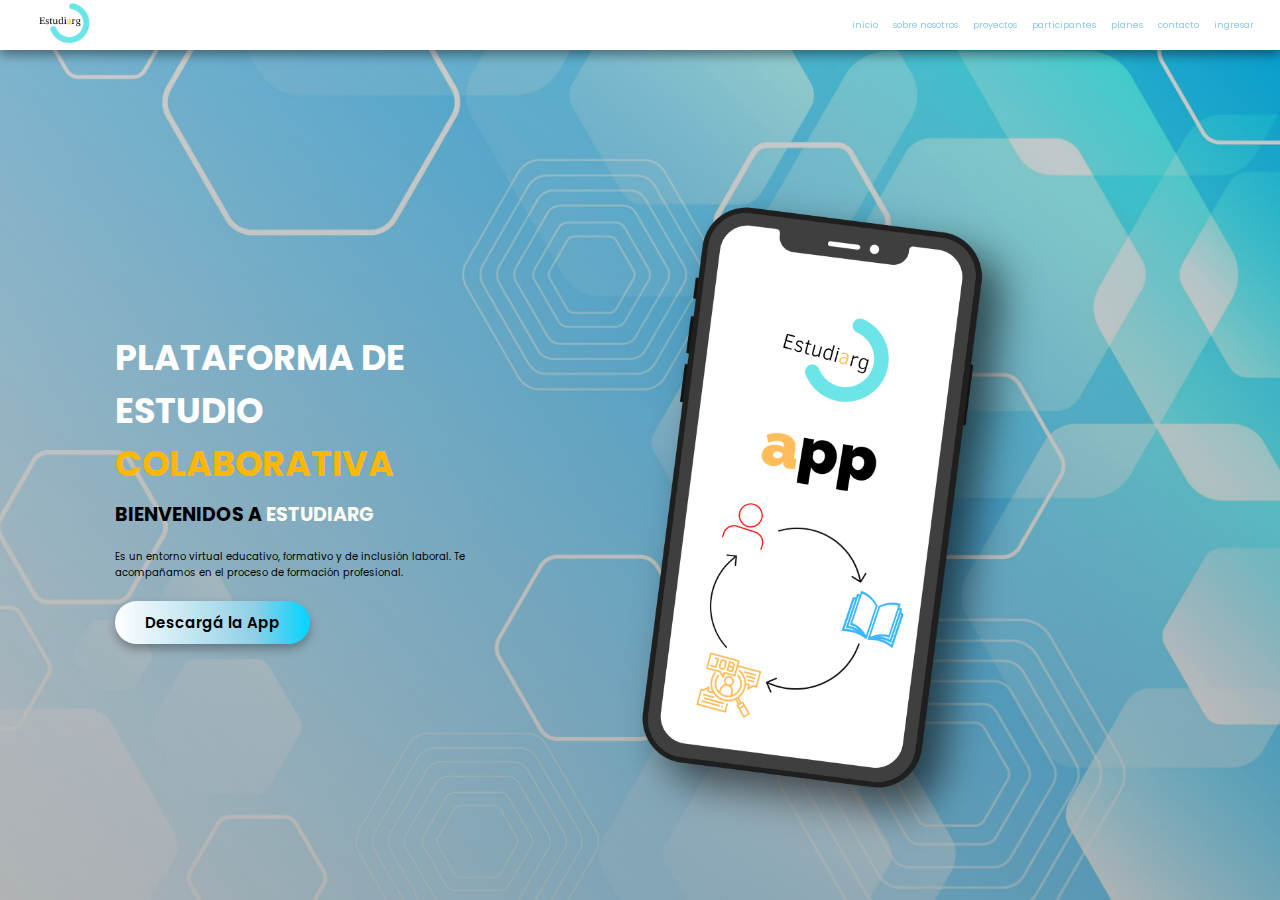
==== index.html @ ac8bbf7a "termine el header" ====
<!DOCTYPE html>
<html lang="en">
  <head>
    <meta charset="UTF-8" />
    <meta http-equiv="X-UA-Compatible" content="IE=edge" />
    <meta name="viewport" content="width=device-width, initial-scale=1.0" />
    <title>Estudiarg</title>
    <!-- font awesome cdn link-->
    <link
      rel="stylesheet"
      href="https://cdnjs.cloudflare.com/ajax/libs/font-awesome/6.1.1/css/all.min.css"
    />

    <!--custom css file link-->
    <link rel="stylesheet" href="style.css" />
  </head>
  <body>
    <!-- header section starts-->

    <header>
      <a href="#"
        ><img class="logo" src="imgs/logo.png" alt="logo-estudiarg"
      /></a>

      <input type="checkbox" id="menu-bar" />
      <label for="menu-bar" class="fas fa-bars"></label>

      <nav class="navbar">
        <a href="#inicio">inicio</a>
        <a href="#sobrenosotros">sobre nosotros</a>
        <a href="#proyectos">proyectos</a>
        <a href="#participantes">participantes</a>
        <a href="#planes">planes</a>
        <a href="#contacto">contacto</a>
        <a href="#ingresar">ingresar</a>
      </nav>
    </header>

    <!-- header section  ends -->

    <!-- header section  starts -->

    <section class="inicio" id="inicio">
      <div class="content">
        <h3>Plataforma de estudio <span>colaborativa</span></h3>
        <h4>Bienvenidos a <span>Estudiarg</span></h4>
        <p>
          Es un entorno virtual educativo, formativo y de inclusión laboral. Te
          acompañamos en el proceso de formación profesional.
        </p>
        <a href="#" class="btn">Descargá la App</a>
      </div>

      <div class="img-app">
        <img src="imgs/app.mobile.png" alt="imagen-de-la-app-estudiarg" />
      </div>
    </section>
  </body>
</html>
---- style.css ----
@import url("https://fonts.googleapis.com/css2?family=Lato:ital,wght@0,300;0,700;1,900&family=Montserrat:wght@300;400;700&family=Poppins:wght@100;200;300;400&display=swap");

:root {
  --light-blue: #8ecae6;
  --yellow: #ffb703;
  --strong-cyan: #219ebc;

  --gradient: linear-gradient(
    90deg,
    rgba(255, 255, 255, 1) 0%,
    rgba(142, 207, 230, 1) 72%,
    rgba(0, 212, 255, 1) 100%
  );
}

* {
  font-family: "Poppins", sans-serif;
  margin: 0;
  padding: 0;
  box-sizing: border-box;
  text-decoration: none;
  outline: none;
  border: none;
}

*::selection {
  background-color: var(--light-blue);
  color: #fff;
}

html {
  font-size: 62.5%;
  overflow-x: hidden;
}

body {
  background: #fff;
}

section {
  min-height: 100vh;
  padding: 0 9%;
  padding-top: 7.4rem;
}

.btn{
  display: inline-block;
  margin-top: 1rem;
  padding: 1rem 3rem;
  border-radius: 5rem;
  background: var(--gradient);
  font-size: 1.5rem;
  font-weight: 600;
  color: rgb(0, 0, 0);
  cursor: pointer;
  box-shadow: 0 .5rem 1rem rgba(0, 0, 0, 0.3);
  transition: all .3s ease-in-out;
}

.btn:hover{
    transform: scale(1.1);
}

header {
  position: fixed;
  top: 0;
  left: 0;
  width: 100%;
  height: 5rem;
  background: #fff;
  box-shadow: 0 0.5rem 1rem rgba(0, 0, 0, 0.4);
  padding: 0rem 2%;
  display: flex;
  align-items: center;
  justify-content: space-between;
  z-index: 1000;
}

.logo {
  width: 8rem;
}

header .navbar a {
  font-size: 0.9rem;
  margin-left: 1.2rem;
  color: var(--light-blue);
}

header .navbar a:hover {
  color: var(--strong-cyan);
}

header input {
  display: none;
}

header label {
  font-size: 3rem;
  color: #48cae4;
  cursor: pointer;
  visibility: hidden;
  opacity: 0;
}

.inicio {
  display: flex;
  align-items: center;
  justify-content: center;
  background: linear-gradient(rgba(5, 7, 12, 0.2), rgba(5, 7, 12, 0.3)),
    url(imgs/fondo-inicio.jpg);
  background-size: cover;
  background-position: center;
}

.inicio .img-app img {
  width: 55%;
  animation: float 3s linear infinite;
  filter: drop-shadow(2rem 2em 20px rgba(0, 0, 0, 0.6));
  margin-left: 12rem;
}

@keyframes float {
  0%,
  100% {
    transform: translateY(0rem);
  }
  50% {
    transform: translateY(-2.5rem);
  }
}

.inicio .content h3 {
  font-size: 3.5rem;
  color: #fff;
  text-transform: uppercase;
}

.inicio .content h3 span {
    color: var(--yellow);
    text-transform: uppercase;
}



.inicio .content h4 {
    font-size: 1.9rem;
    color: rgb(0, 0, 0);
    text-transform: uppercase;
    padding: 1rem 0;
  }
  
  .inicio .content h4 span {
      color: #fffcf2;
      text-transform: uppercase;
  }


  .inicio .content p {
    font-size: 1rem;
    color: rgb(0, 0, 0);
    padding: 1rem 0;
  }












/* media queries */

@media (max-width: 1200px) {
  html {
    font-size: 55%;
  }
}

@media (max-width: 991px){
    section{
        padding: 0 3%;
        padding-top: 7.5rem;
    }
}


@media (max-width: 600px){

  header label {
    visibility: visible;
    opacity: 1;
  }

  header .navbar {
    position: absolute;
    top: 100%;
    left: 0;
    width: 100%;
    background: #f1faee;
    padding: 1rem 2rem;
    border-top: 0.1rem solid rgba(0, 0, 0, 0.2);
    box-shadow: 0 0.5rem 1rem rgba(0, 0, 0, 0.1);
    transform-origin: top;
    transform: scaleY(0);
    opacity: 0;
  }

  header .navbar a {
    display: block;
    margin: 2rem 0;
    font-size: 1rem;
  }

  header input:checked ~ .navbar {
    transform: scaleY(1);
    opacity: 1;
    transition: .3s linear;
  }

  header input:checked ~ label::before {
    content: "\f00d";
  }

  .inicio{
    flex-flow: column-reverse;
  }

  .inicio .img-app img{
    width: 50%;
  }

  .inicio .content h3{
    font-size: 3.6rem;
  }

  .inicio .content p{
    font-size: 1.5rem;
  }

}


@media (max-width: 400px) {
  html {
    font-size: 60%;
  }

}
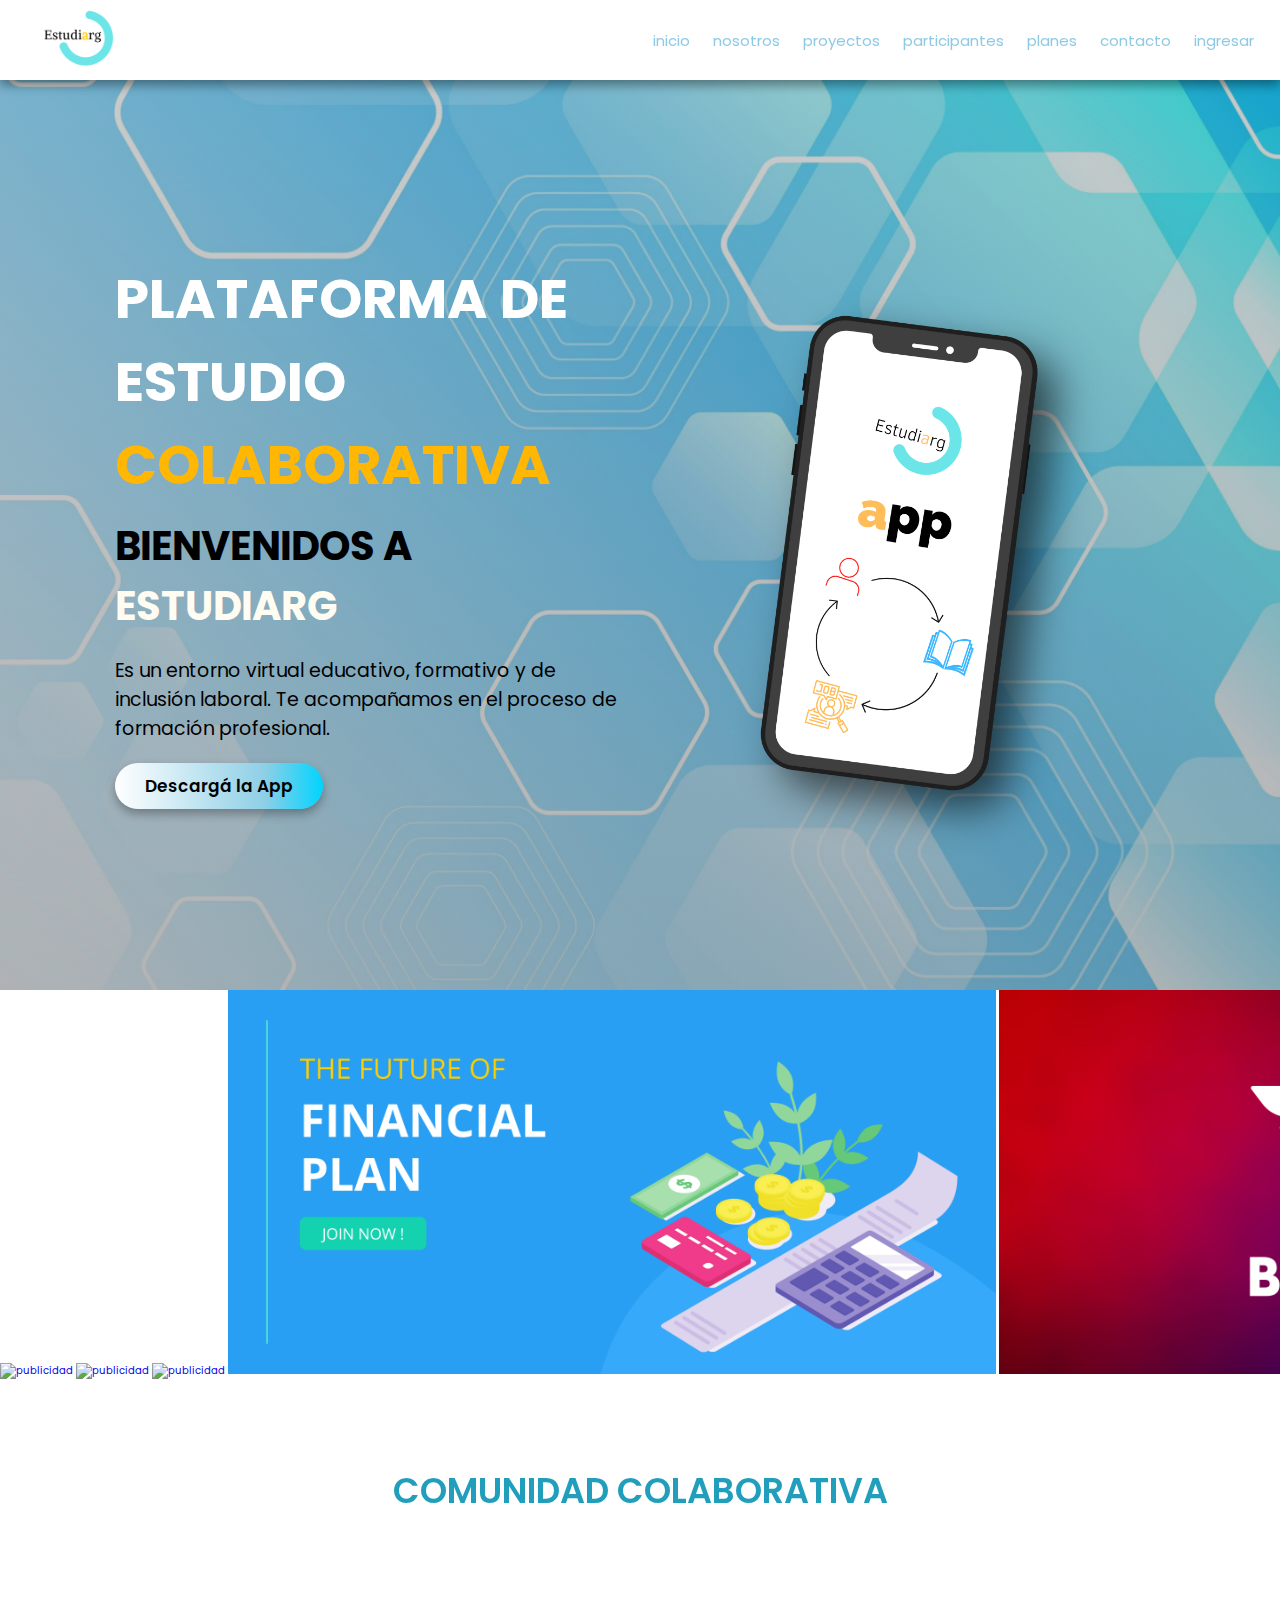
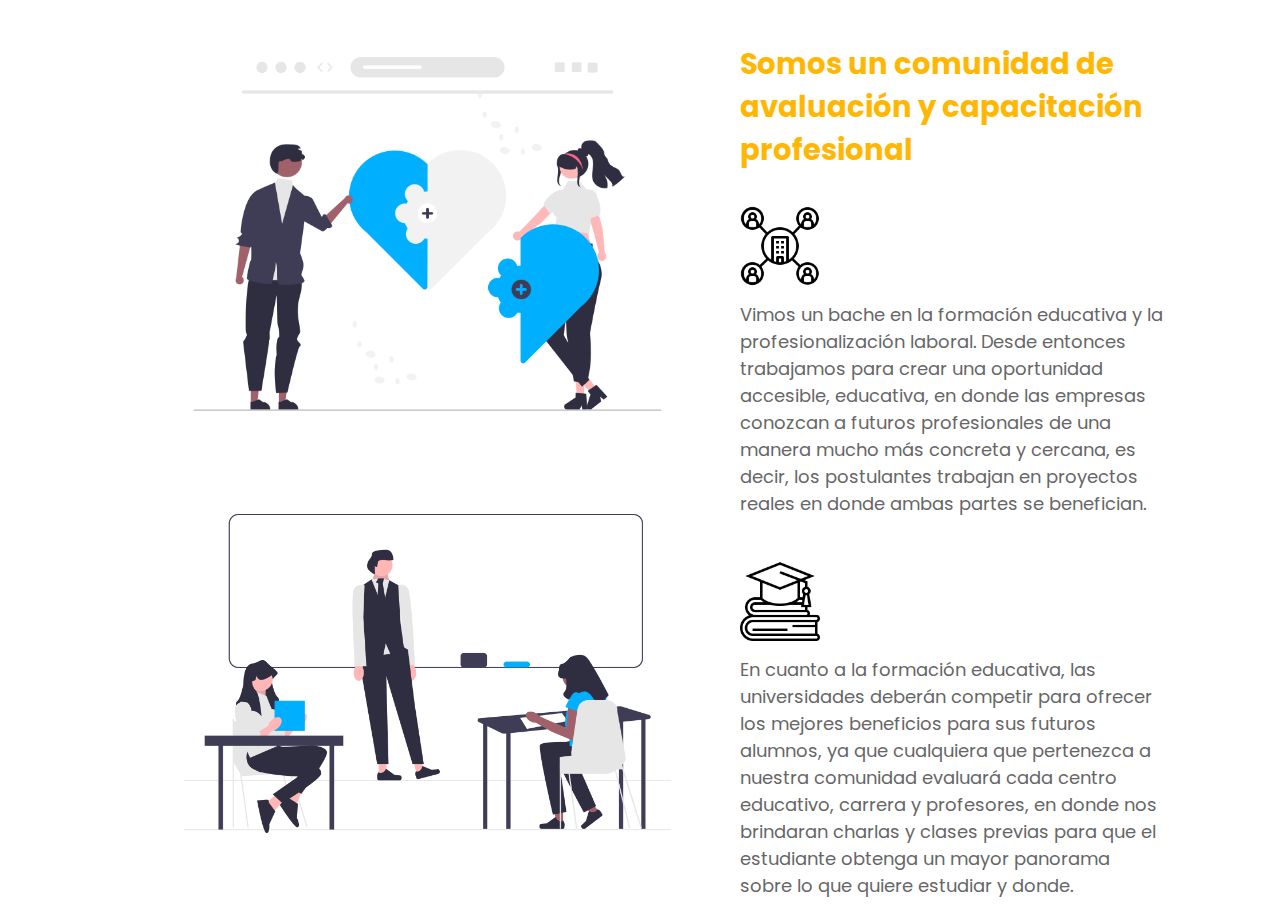
==== commit 9a5291b4: "termine la section 1" ====
--- a/index.html
+++ b/index.html
@@ -15,7 +15,7 @@
     <link rel="stylesheet" href="style.css" />
   </head>
   <body>
-    <!-- header section starts-->
+    <!-- header section nav -->
 
     <header>
       <a href="#"
@@ -27,7 +27,7 @@
 
       <nav class="navbar">
         <a href="#inicio">inicio</a>
-        <a href="#sobrenosotros">sobre nosotros</a>
+        <a href="#nosotros">nosotros</a>
         <a href="#proyectos">proyectos</a>
         <a href="#participantes">participantes</a>
         <a href="#planes">planes</a>
@@ -36,9 +36,7 @@
       </nav>
     </header>
 
-    <!-- header section  ends -->
-
-    <!-- header section  starts -->
+    <!-- header section inicio   -->
 
     <section class="inicio" id="inicio">
       <div class="content">
@@ -55,5 +53,68 @@
         <img src="imgs/app.mobile.png" alt="imagen-de-la-app-estudiarg" />
       </div>
     </section>
+
+    <!-- publicidad -->
+    <div class="publicidad">
+      <div class="slider">
+        <figure>
+          <div class="column">
+            <a href="https://developer.mozilla.org/es/"
+              ><img src="imgs/slider-1.png" alt="publicidad"
+            /></a>
+            <a href="https://developer.mozilla.org/es/"
+              ><img src="imgs/slider-2.png" alt="publicidad"
+            /></a>
+            <a href="https://developer.mozilla.org/es/"
+              ><img src="imgs/slider-3.png" alt="publicidad"
+            /></a>
+            <a href="https://developer.mozilla.org/es/"
+              ><img src="imgs/salider-4.png" alt="publicidad"
+            /></a>
+            <a href="https://developer.mozilla.org/es/"
+              ><img src="imgs/salider-5.png" alt="publicidad"
+            /></a>
+          </div>
+        </figure>
+      </div>
+    </div>
+
+    <!-- sobre nosotros -->
+
+    <section class="nosotros" id="nosotros">
+
+      <h1 class="title">Comunidad colaborativa</h1>
+
+      <div class="column">
+
+        <div class="img">
+        <img src="imgs/sobre-nosotros-1.png" alt="" />
+        <img src="imgs/sobre-nosotros-2.png" alt="" />
+        </div>
+    
+
+      <div class="text">
+        <h3>Somos un comunidad de avaluación y capacitación profesional</h3>
+        <img class="icono-p" src="imgs/icono-p-1.png" alt="icono">
+        <p>
+          Vimos un bache en la formación educativa y la profesionalización
+          laboral. Desde entonces trabajamos para crear una oportunidad
+          accesible, educativa, en donde las empresas conozcan a futuros
+          profesionales de una manera mucho más concreta y cercana, es decir,
+          los postulantes trabajan en proyectos reales en donde ambas partes se
+          benefician.
+        </p>
+        <img class="icono-p" src="imgs/icono-p-2.png" alt="icono">
+        <p>
+          En cuanto a la formación educativa, las universidades deberán competir
+          para ofrecer los mejores beneficios para sus futuros alumnos, ya que
+          cualquiera que pertenezca a nuestra comunidad evaluará cada centro
+          educativo, carrera y profesores, en donde nos brindaran charlas y
+          clases previas para que el estudiante obtenga un mayor panorama sobre
+          lo que quiere estudiar y donde.
+        </p>
+      </div>
+    </div>
+    </section>
   </body>
 </html>
--- a/style.css
+++ b/style.css
@@ -38,27 +38,39 @@
 }
 
 section {
-  min-height: 100vh;
+  min-height: 110vh;
   padding: 0 9%;
-  padding-top: 7.4rem;
-}
-
-.btn{
+  padding-top: 7.5rem;
+}
+
+.btn {
   display: inline-block;
   margin-top: 1rem;
   padding: 1rem 3rem;
   border-radius: 5rem;
   background: var(--gradient);
-  font-size: 1.5rem;
+  font-size: 1.7rem;
   font-weight: 600;
   color: rgb(0, 0, 0);
   cursor: pointer;
-  box-shadow: 0 .5rem 1rem rgba(0, 0, 0, 0.3);
-  transition: all .3s ease-in-out;
-}
-
-.btn:hover{
-    transform: scale(1.1);
+  box-shadow: 0 0.5rem 1rem rgba(0, 0, 0, 0.3);
+  transition: all 0.3s ease-in-out;
+}
+
+.btn:hover {
+  transform: scale(1.1);
+}
+
+.title {
+  text-align: center;
+  background: var(--strong-cyan);
+  color: transparent;
+  -webkit-background-clip: text;
+  background-clip: text;
+  font-size: 3.5rem;
+  text-transform: uppercase;
+  font-weight: 600;
+  padding: 1rem;
 }
 
 header {
@@ -66,7 +78,7 @@
   top: 0;
   left: 0;
   width: 100%;
-  height: 5rem;
+  height: 8rem;
   background: #fff;
   box-shadow: 0 0.5rem 1rem rgba(0, 0, 0, 0.4);
   padding: 0rem 2%;
@@ -77,12 +89,12 @@
 }
 
 .logo {
-  width: 8rem;
+  width: 11rem;
 }
 
 header .navbar a {
-  font-size: 0.9rem;
-  margin-left: 1.2rem;
+  font-size: 1.5rem;
+  margin-left: 2rem;
   color: var(--light-blue);
 }
 
@@ -117,6 +129,7 @@
   animation: float 3s linear infinite;
   filter: drop-shadow(2rem 2em 20px rgba(0, 0, 0, 0.6));
   margin-left: 12rem;
+  margin-top: 2.5rem;
 }
 
 @keyframes float {
@@ -130,36 +143,129 @@
 }
 
 .inicio .content h3 {
-  font-size: 3.5rem;
+  font-size: 5.5rem;
   color: #fff;
   text-transform: uppercase;
 }
 
 .inicio .content h3 span {
-    color: var(--yellow);
-    text-transform: uppercase;
-}
-
-
+  color: var(--yellow);
+  text-transform: uppercase;
+}
 
 .inicio .content h4 {
-    font-size: 1.9rem;
-    color: rgb(0, 0, 0);
-    text-transform: uppercase;
-    padding: 1rem 0;
-  }
-  
-  .inicio .content h4 span {
-      color: #fffcf2;
-      text-transform: uppercase;
-  }
-
-
-  .inicio .content p {
-    font-size: 1rem;
-    color: rgb(0, 0, 0);
-    padding: 1rem 0;
-  }
+  font-size: 4rem;
+  color: rgb(0, 0, 0);
+  text-transform: uppercase;
+  padding: 1rem 0;
+}
+
+.inicio .content h4 span {
+  color: #fffcf2;
+  text-transform: uppercase;
+}
+
+.inicio .content p {
+  font-size: 1.9rem;
+  color: rgb(0, 0, 0);
+  padding: 1rem 0;
+}
+
+/* publicidad */
+
+.slider {
+  overflow: hidden;
+}
+
+.slider figure {
+  display: flex;
+  width: 500%;
+  position: relative;
+  left: 0;
+  animation: 20s slider infinite;
+}
+
+.slider figure img {
+  width: 12%;
+}
+
+@keyframes slider {
+  0% {
+    left: 0;
+  }
+  20% {
+    left: 0;
+  }
+  25% {
+    left: -50%;
+  }
+  40% {
+    left: -50%;
+  }
+  55% {
+    left: -100%;
+  }
+  65% {
+    left: -100%;
+  }
+  75% {
+    left: -150%;
+  }
+  85% {
+    left: -150%;
+  }
+  100% {
+    left: -200%;
+  }
+}
+
+/* nosotros */
+
+.nosotros .column {
+  display: flex;
+  align-items: center;
+  justify-content: center;
+  flex-wrap:wrap;
+  margin-top: 5%;
+}
+
+.nosotros .column .img {
+  flex: 1 1 40rem;
+}
+
+.nosotros .column .img img {
+  width: 100%;
+}
+
+.nosotros .column .text {
+  flex: 1 1 20rem ;
+}
+
+.nosotros .column .text h3 {
+  font-size: 2.9rem;
+  color: var(--yellow);
+  margin-top: 15%;
+}
+
+.nosotros .column .text p {
+  font-size: 1.8rem;
+  color: #666;
+  padding: 1rem 0;
+}
+
+.nosotros .column .text .icono-p {
+  width: 8rem;
+  margin-top: 8%;
+
+}
+
+
+
+
+
+
+
+
 
 
 
@@ -180,16 +286,14 @@
   }
 }
 
-@media (max-width: 991px){
-    section{
-        padding: 0 3%;
-        padding-top: 7.5rem;
-    }
-}
-
-
-@media (max-width: 600px){
-
+@media (max-width: 991px) {
+  section {
+    padding: 0 3%;
+    padding-top: 7.5rem;
+  }
+}
+
+@media (max-width: 600px) {
   header label {
     visibility: visible;
     opacity: 1;
@@ -212,41 +316,41 @@
   header .navbar a {
     display: block;
     margin: 2rem 0;
-    font-size: 1rem;
+    font-size: 2rem;
   }
 
   header input:checked ~ .navbar {
     transform: scaleY(1);
     opacity: 1;
-    transition: .3s linear;
+    transition: 0.3s linear;
   }
 
   header input:checked ~ label::before {
     content: "\f00d";
   }
 
-  .inicio{
+  .inicio {
     flex-flow: column-reverse;
   }
 
-  .inicio .img-app img{
+  .inicio .img-app img {
     width: 50%;
   }
 
-  .inicio .content h3{
+  .inicio .content h3 {
     font-size: 3.6rem;
   }
 
-  .inicio .content p{
+  .inicio .content p {
     font-size: 1.5rem;
   }
-
-}
-
+  .nosotros .column .img {
+    display: none;
+  }
+}
 
 @media (max-width: 400px) {
   html {
-    font-size: 60%;
-  }
-
-}
+    font-size: 100%;
+  }
+}
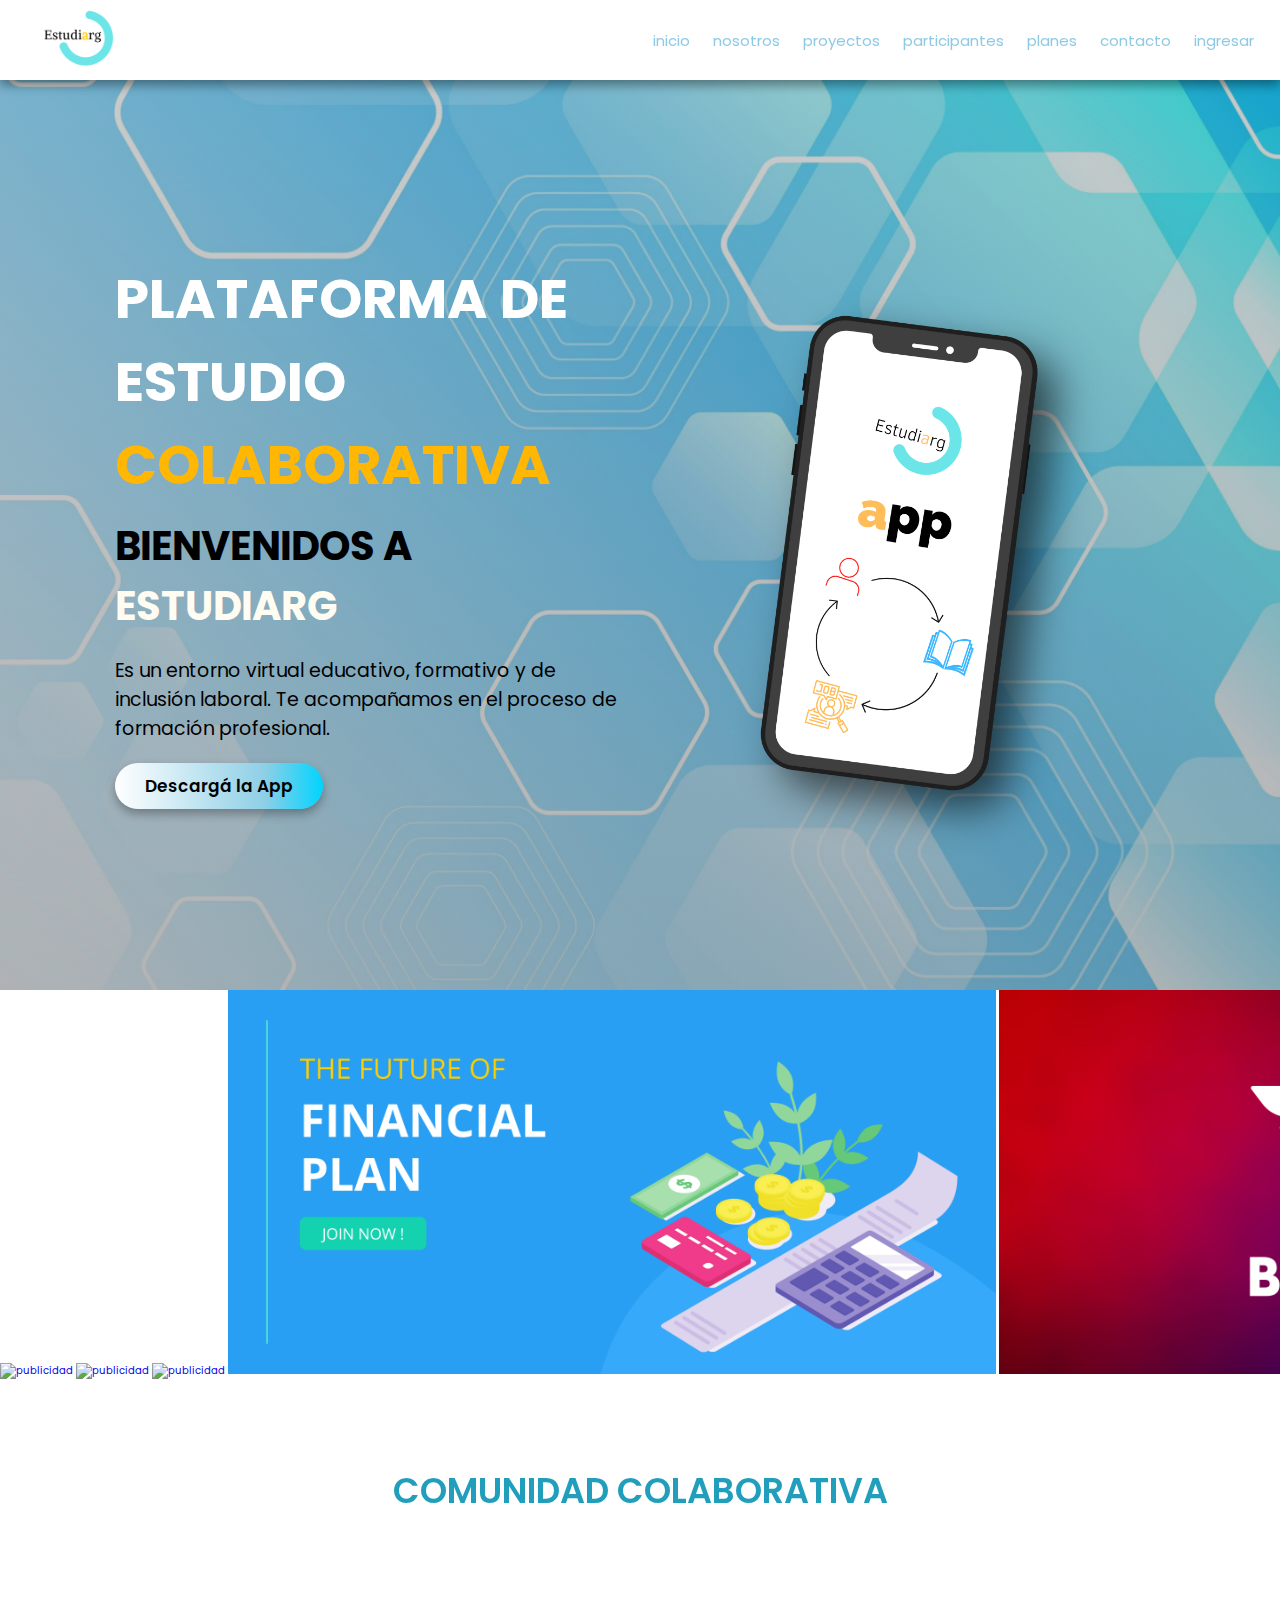
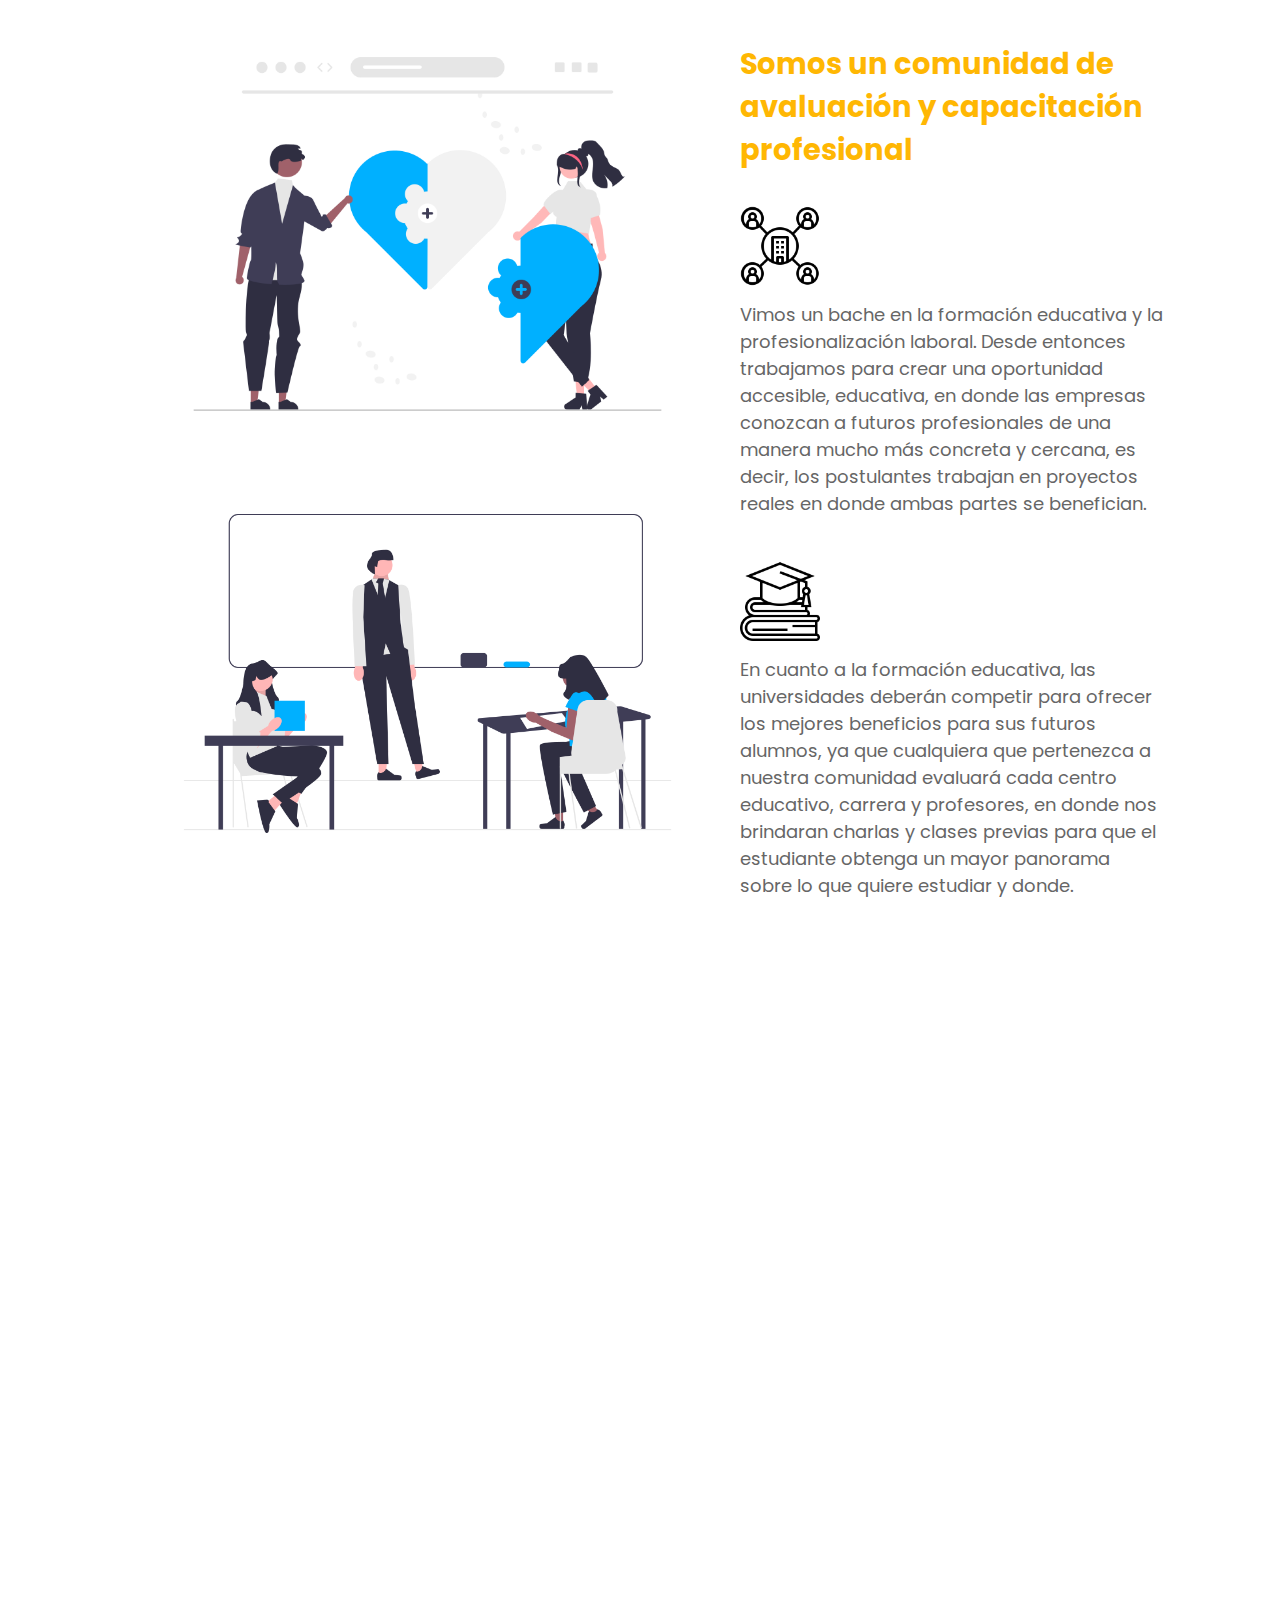
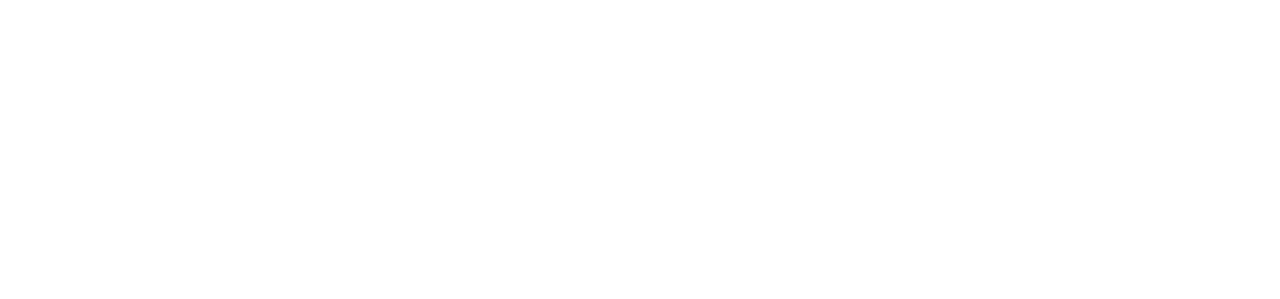
==== commit 7e742f7d: "comence la section 2" ====
--- a/index.html
+++ b/index.html
@@ -82,39 +82,37 @@
     <!-- sobre nosotros -->
 
     <section class="nosotros" id="nosotros">
-
       <h1 class="title">Comunidad colaborativa</h1>
 
       <div class="column">
+        <div class="img">
+          <img src="imgs/sobre-nosotros-1.png" alt="" />
+          <img src="imgs/sobre-nosotros-2.png" alt="" />
+        </div>
 
-        <div class="img">
-        <img src="imgs/sobre-nosotros-1.png" alt="" />
-        <img src="imgs/sobre-nosotros-2.png" alt="" />
+        <div class="text">
+          <h3>Somos un comunidad de avaluación y capacitación profesional</h3>
+          <img class="icono-p" src="imgs/icono-p-1.png" alt="icono" />
+          <p>
+            Vimos un bache en la formación educativa y la profesionalización
+            laboral. Desde entonces trabajamos para crear una oportunidad
+            accesible, educativa, en donde las empresas conozcan a futuros
+            profesionales de una manera mucho más concreta y cercana, es decir,
+            los postulantes trabajan en proyectos reales en donde ambas partes
+            se benefician.
+          </p>
+          <img class="icono-p" src="imgs/icono-p-2.png" alt="icono" />
+          <p>
+            En cuanto a la formación educativa, las universidades deberán
+            competir para ofrecer los mejores beneficios para sus futuros
+            alumnos, ya que cualquiera que pertenezca a nuestra comunidad
+            evaluará cada centro educativo, carrera y profesores, en donde nos
+            brindaran charlas y clases previas para que el estudiante obtenga un
+            mayor panorama sobre lo que quiere estudiar y donde.
+          </p>
         </div>
-    
-
-      <div class="text">
-        <h3>Somos un comunidad de avaluación y capacitación profesional</h3>
-        <img class="icono-p" src="imgs/icono-p-1.png" alt="icono">
-        <p>
-          Vimos un bache en la formación educativa y la profesionalización
-          laboral. Desde entonces trabajamos para crear una oportunidad
-          accesible, educativa, en donde las empresas conozcan a futuros
-          profesionales de una manera mucho más concreta y cercana, es decir,
-          los postulantes trabajan en proyectos reales en donde ambas partes se
-          benefician.
-        </p>
-        <img class="icono-p" src="imgs/icono-p-2.png" alt="icono">
-        <p>
-          En cuanto a la formación educativa, las universidades deberán competir
-          para ofrecer los mejores beneficios para sus futuros alumnos, ya que
-          cualquiera que pertenezca a nuestra comunidad evaluará cada centro
-          educativo, carrera y profesores, en donde nos brindaran charlas y
-          clases previas para que el estudiante obtenga un mayor panorama sobre
-          lo que quiere estudiar y donde.
-        </p>
       </div>
-    </div>
     </section>
+    <section></section>
   </body>
 </html>
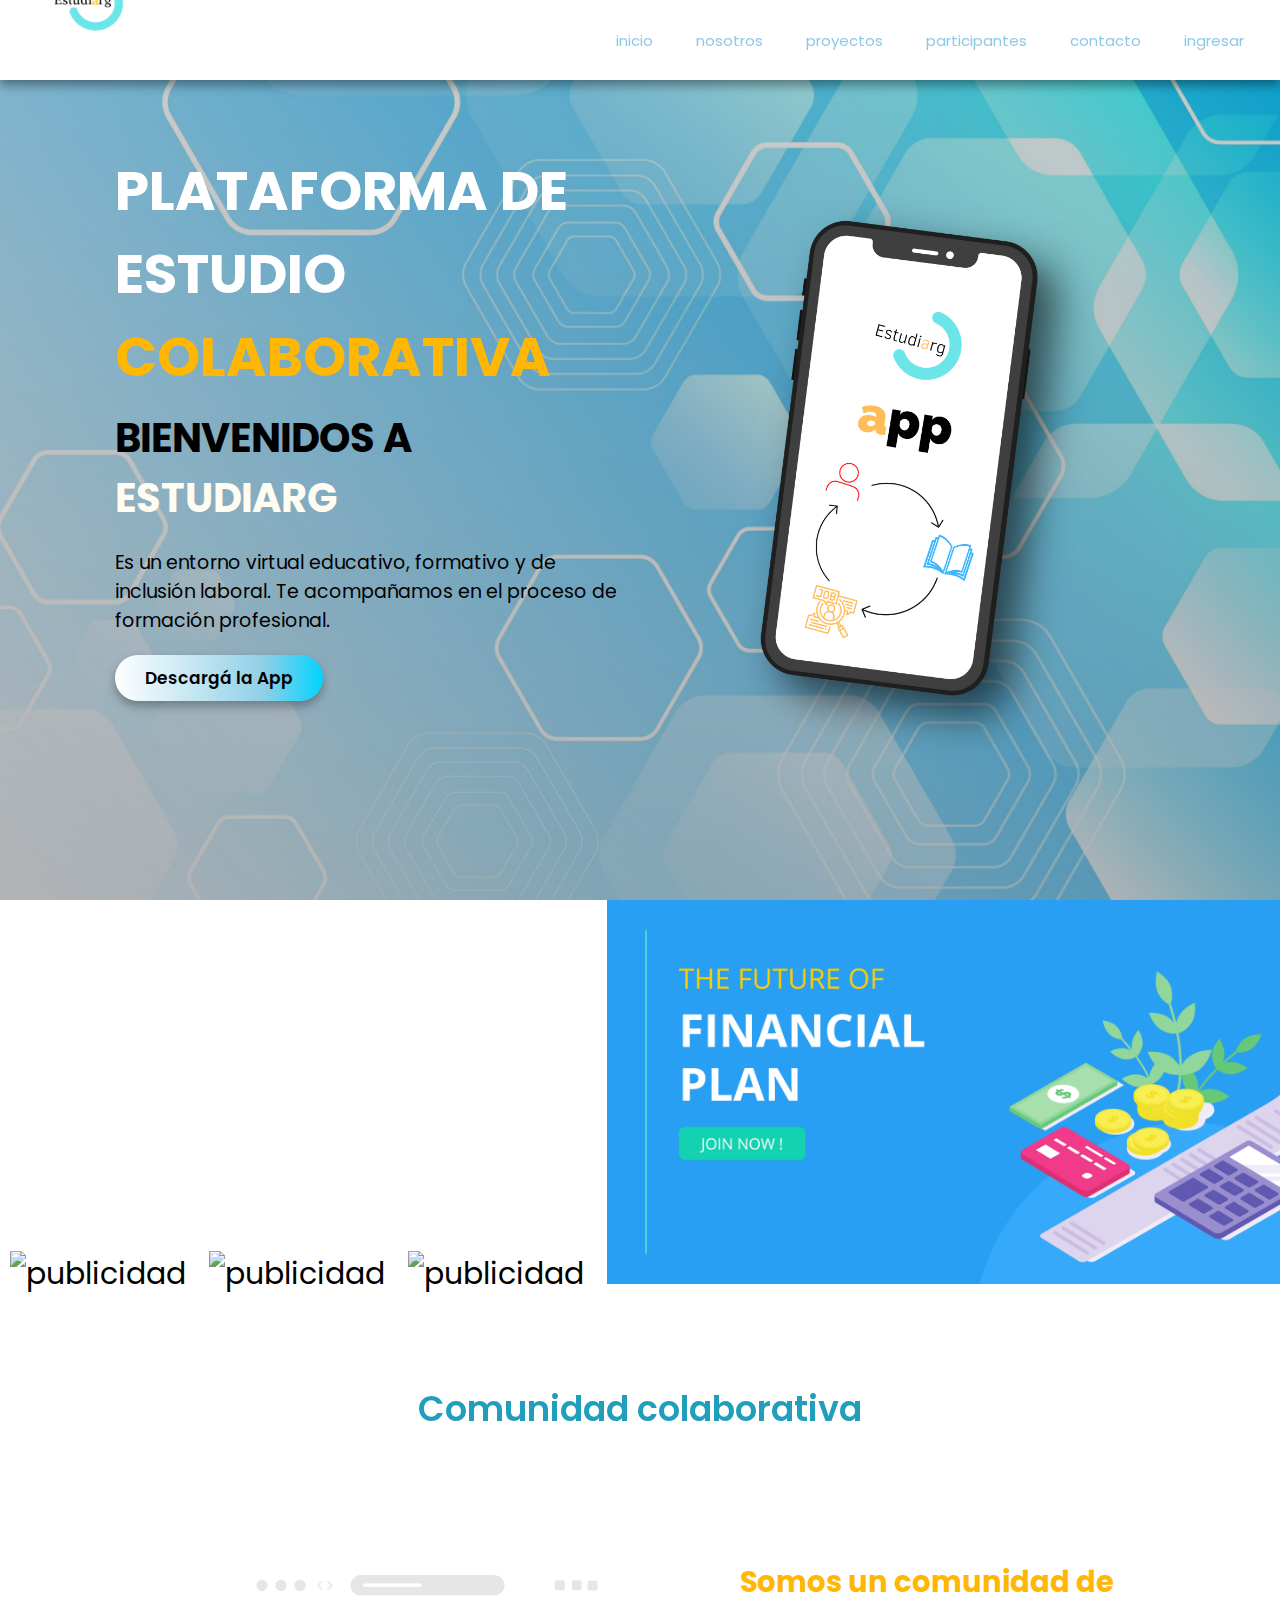
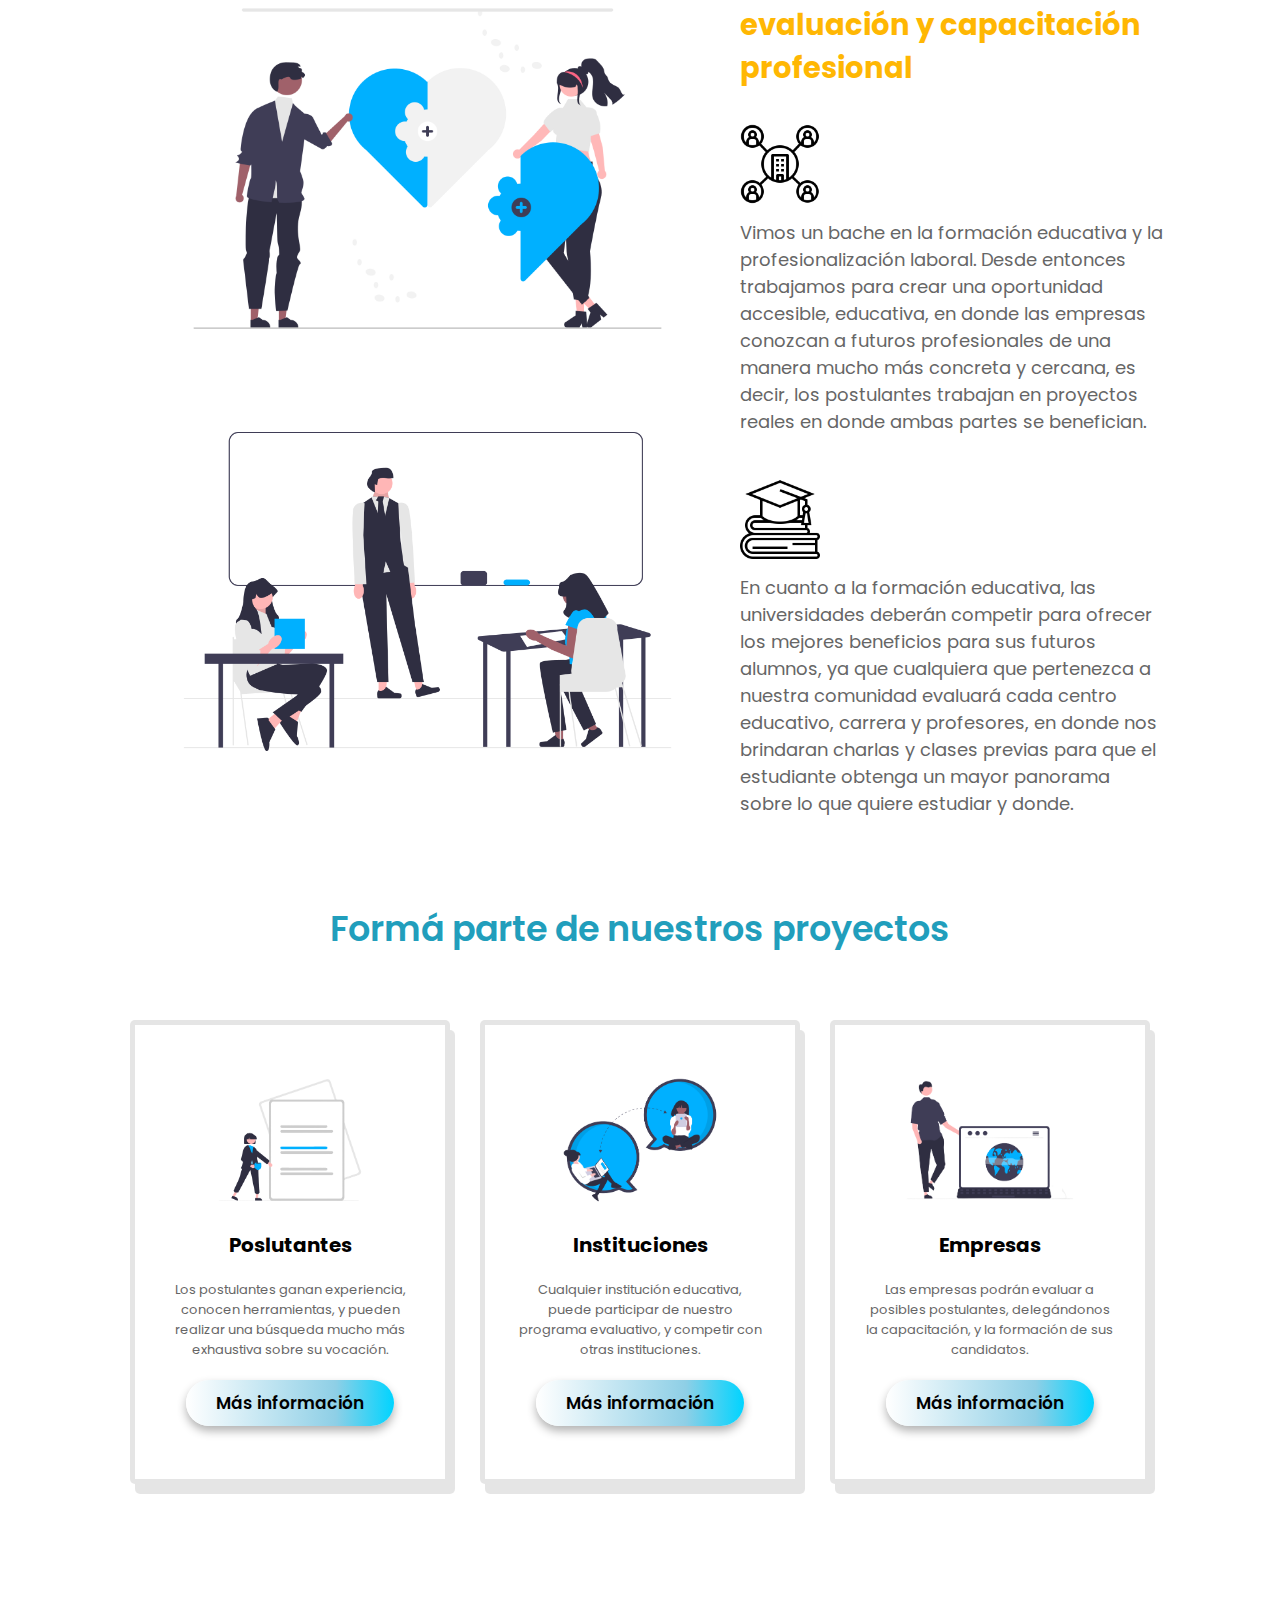
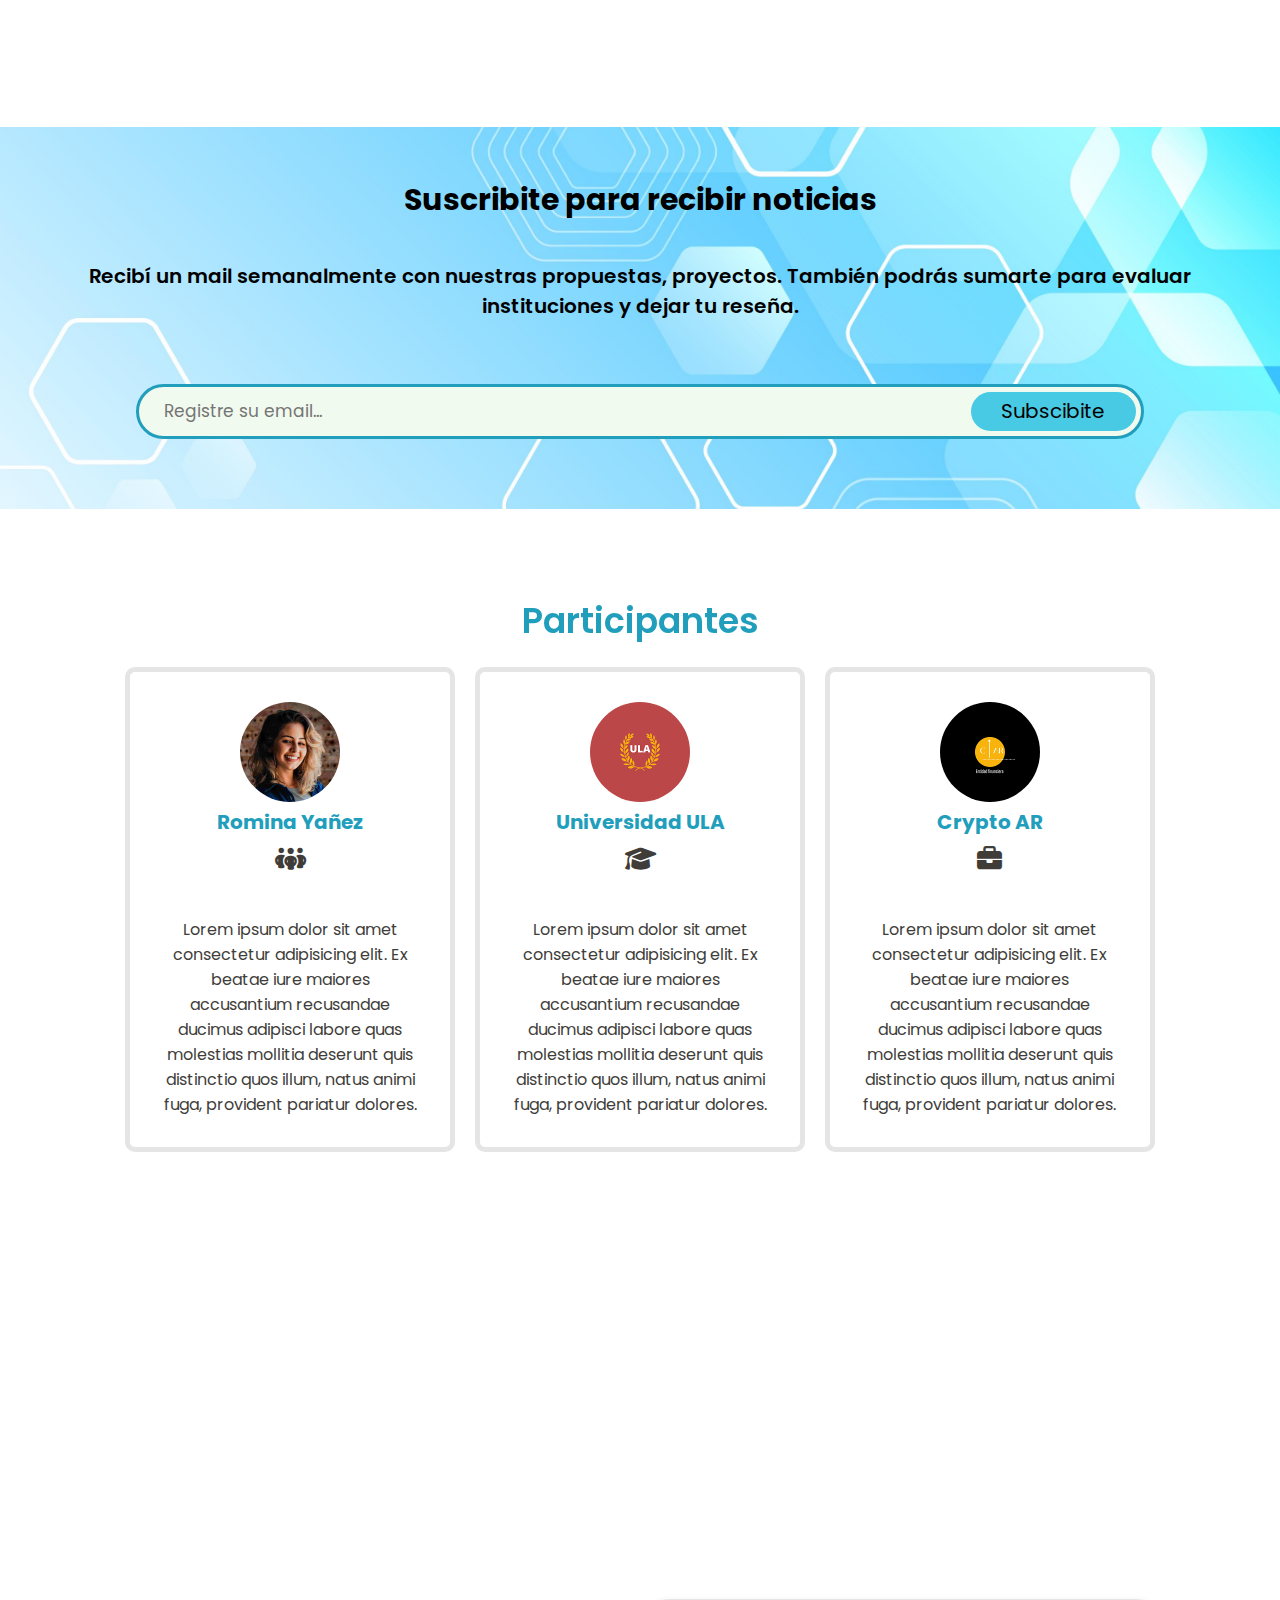
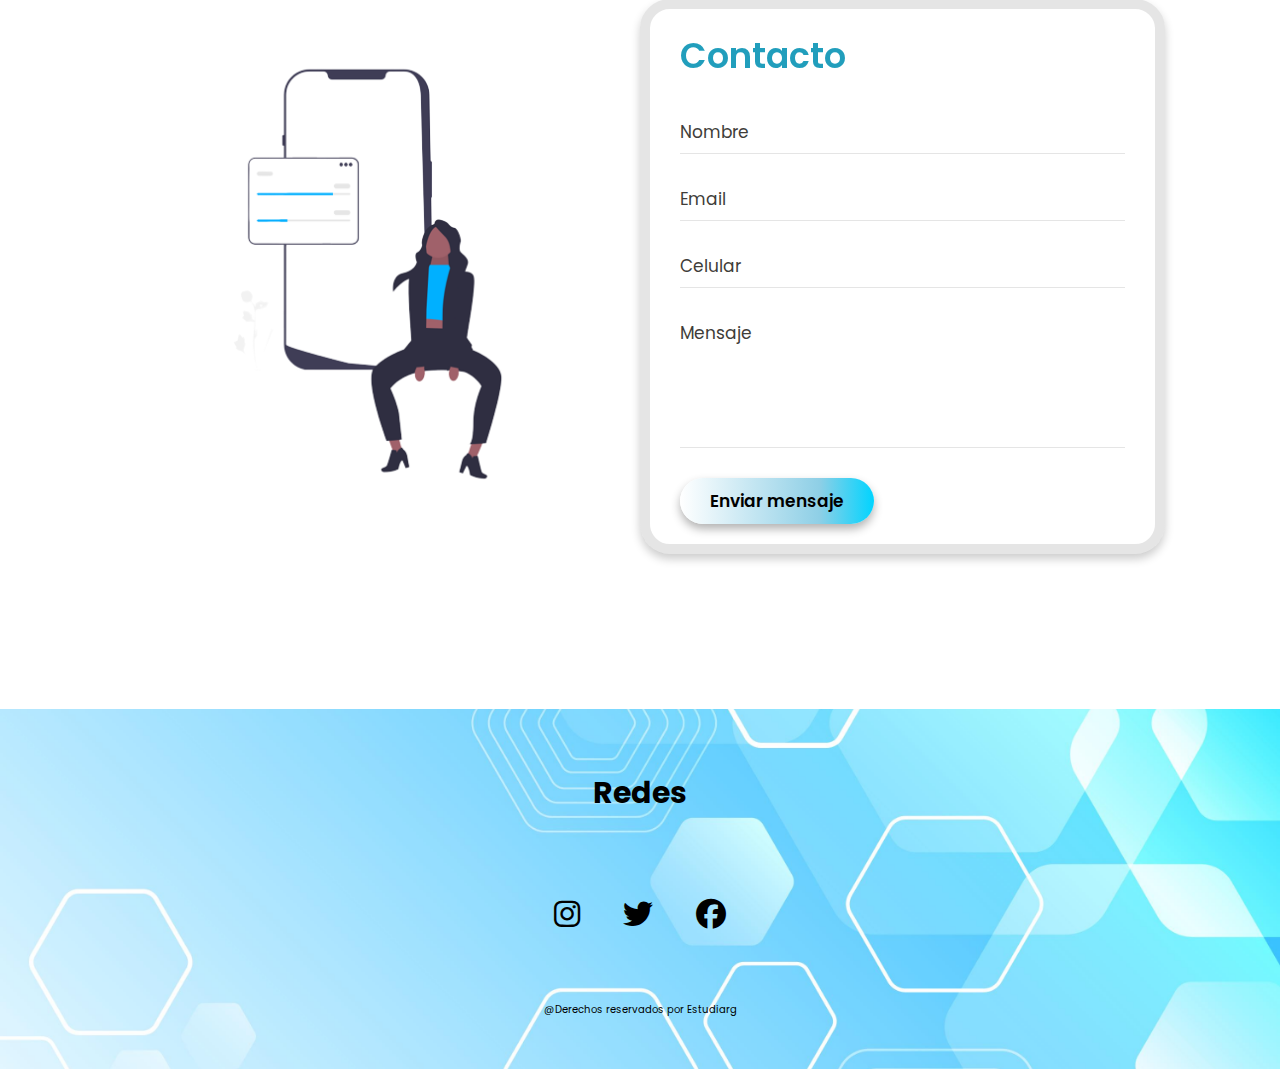
==== commit 44caf7ae: "termine la pagina principal" ====
--- a/index.html
+++ b/index.html
@@ -30,7 +30,6 @@
         <a href="#nosotros">nosotros</a>
         <a href="#proyectos">proyectos</a>
         <a href="#participantes">participantes</a>
-        <a href="#planes">planes</a>
         <a href="#contacto">contacto</a>
         <a href="#ingresar">ingresar</a>
       </nav>
@@ -91,7 +90,7 @@
         </div>
 
         <div class="text">
-          <h3>Somos un comunidad de avaluación y capacitación profesional</h3>
+          <h3>Somos un comunidad de evaluación y capacitación profesional</h3>
           <img class="icono-p" src="imgs/icono-p-1.png" alt="icono" />
           <p>
             Vimos un bache en la formación educativa y la profesionalización
@@ -113,6 +112,159 @@
         </div>
       </div>
     </section>
-    <section></section>
+
+    <!-- proyectos -->
+
+    <section class="proyectos" id="proyectos">
+      <h1 class="title-proyecto">Formá parte de nuestros proyectos</h1>
+      <div class="box-container">
+        <div class="box">
+          <img src="imgs/proyectos-1.png" alt="" />
+          <h3>Poslutantes</h3>
+          <p>
+            Los postulantes ganan experiencia, conocen herramientas, y pueden
+            realizar una búsqueda mucho más exhaustiva sobre su vocación.
+          </p>
+          <a href="#" class="btn">Más información</a>
+        </div>
+
+        <div class="box">
+          <img src="imgs/proyectos-2.png" alt="" />
+          <h3>Instituciones</h3>
+          <p>
+            Cualquier institución educativa, puede participar de nuestro
+            programa evaluativo, y competir con otras instituciones.
+          </p>
+          <a href="#" class="btn">Más información</a>
+        </div>
+
+        <div class="box">
+          <img src="imgs/proyectos-3.png" alt="" />
+          <h3>Empresas</h3>
+          <p>
+            Las empresas podrán evaluar a posibles postulantes, delegándonos la
+            capacitación, y la formación de sus candidatos.
+          </p>
+          <a href="#" class="btn">Más información</a>
+        </div>
+      </div>
+    </section>
+    <!-- newsletter -->
+
+    <div class="newsletter">
+      <h3>Suscribite para recibir noticias</h3>
+      <p>
+        Recibí un mail semanalmente con nuestras propuestas, proyectos. También
+        podrás sumarte para evaluar instituciones y dejar tu reseña.
+      </p>
+      <form action="">
+        <input type="email" placeholder="Registre su email..." />
+        <input type="submit" value="Subscibite" />
+      </form>
+    </div>
+
+    <!-- review -->
+
+    <section class="participantes" id="participantes">
+      <h1 class="title">Participantes</h1>
+      <div class="box-container">
+        <div class="box">
+          <img src="imgs/participante-1.png" alt="" />
+          <h3>Romina Yañez</h3>
+          <div class="icono-part">
+            <i class="fa-solid fa-people-group"></i>
+          </div>
+          <div class="comment">
+            Lorem ipsum dolor sit amet consectetur adipisicing elit. Ex beatae
+            iure maiores accusantium recusandae ducimus adipisci labore quas
+            molestias mollitia deserunt quis distinctio quos illum, natus animi
+            fuga, provident pariatur dolores.
+          </div>
+        </div>
+
+        <div class="box">
+          <img src="imgs/participante-2.png" alt="" />
+          <h3>Universidad ULA</h3>
+          <div class="icono-part">
+            <i class="fa-solid fa-graduation-cap"></i>
+          </div>
+          <div class="comment">
+            Lorem ipsum dolor sit amet consectetur adipisicing elit. Ex beatae
+            iure maiores accusantium recusandae ducimus adipisci labore quas
+            molestias mollitia deserunt quis distinctio quos illum, natus animi
+            fuga, provident pariatur dolores.
+          </div>
+        </div>
+
+        <div class="box">
+          <img src="imgs/participante-3.png"" />
+          <h3>Crypto AR</h3>
+          <div class="icono-part">
+            <i class="fa-solid fa-briefcase"></i>
+          </div>
+          <div class="comment">
+            Lorem ipsum dolor sit amet consectetur adipisicing elit. Ex beatae
+            iure maiores accusantium recusandae ducimus adipisci labore quas
+            molestias mollitia deserunt quis distinctio quos illum, natus animi
+            fuga, provident pariatur dolores.
+          </div>
+        </div>
+      </div>
+    </section>
+
+    <!-- contact section -->
+
+    <section class="contact" id="contact">
+      <div class="image">
+        <img src="imgs/contact.png" alt="" />
+      </div>
+
+      <form action="">
+        <h1 class="title">Contacto</h1>
+        <div class="inputBox">
+          <input type="text" required />
+          <label>Nombre</label>
+        </div>
+
+        <div class="inputBox">
+          <input type="email" required />
+          <label>Email</label>
+        </div>
+
+        <div class="inputBox">
+          <input type="number" required />
+          <label>Celular</label>
+        </div>
+
+        <div class="inputBox">
+          <textarea required name="" id="" cols="30" rows="10"></textarea>
+          <label>Mensaje</label>
+        </div>
+        <input type="submit" class="btn" value="Enviar mensaje" />
+      </form>
+    </section>
+
+    <!-- footer section -->
+    <footer>
+    <div class="footer">
+
+      <div class="box-container">
+
+        <div class="box">
+            <div class="contenedor-footer">
+                <div class="redes">
+                    <h3>Redes</h3>
+                    <a href="#" target="_blank"><i class="fa-brands fa-instagram"
+                            target="_blank"></i></a>
+                    <a href="#" target="_blank"><i class="fa-brands fa-twitter"
+                            target="_blank"></i></a>
+                    <a href="#" target="_blank"><i class="fa-brands fa-facebook"></i></a>
+                </div>
+            <div class="creditos">
+                <p>@Derechos reservados por Estudiarg</p>
+            </div>
+        </footer>
+
+
   </body>
 </html>
--- a/style.css
+++ b/style.css
@@ -38,7 +38,7 @@
 }
 
 section {
-  min-height: 110vh;
+  min-height: 100vh;
   padding: 0 9%;
   padding-top: 7.5rem;
 }
@@ -68,7 +68,6 @@
   -webkit-background-clip: text;
   background-clip: text;
   font-size: 3.5rem;
-  text-transform: uppercase;
   font-weight: 600;
   padding: 1rem;
 }
@@ -122,6 +121,7 @@
     url(imgs/fondo-inicio.jpg);
   background-size: cover;
   background-position: center;
+  padding-bottom: 100px;
 }
 
 .inicio .img-app img {
@@ -259,12 +259,260 @@
 
 }
 
-
-
-
-
-
-
+/* section proyectos */
+
+.title-proyecto{
+  text-align: center;
+  color: var(--strong-cyan);
+  background-clip: text;
+  font-size: 3.5rem;
+  font-weight: 600;
+  margin-bottom: 5rem;
+}
+
+.proyectos .box-container{
+  display: flex;
+  align-items: center;
+  justify-content: center;
+  flex-wrap: wrap;
+}
+
+.proyectos .box-container .box{
+  flex: 1 1 30rem;
+  background: #fff;
+  border-radius: .5rem;
+  border: 0.5rem solid rgba(0, 0, 0, 0.1);
+  box-shadow: 0.5rem 1rem rgba(0, 0, 0, 0.1);
+  margin: 1.5rem;
+  padding: 4rem 3rem;
+  border-radius: .5rem;
+  text-align: center;
+  transition: all 400ms ease;
+  cursor: default;
+}
+
+.proyectos .box-container .box:hover{
+  box-shadow: 5px 5px 20px rgba(0, 0, 0, 0.3);
+  transform: translateY(-3%);
+}
+
+
+
+.proyectos .box-container .box img{
+  height: 15rem;
+}
+
+.proyectos .box-container .box h3{
+  font-size: 2rem;
+  color: black;
+  padding: 1rem;
+}
+
+.proyectos .box-container .box p{
+  font-size: 1.3rem;
+  color: #666;
+  padding: 1rem 0;
+}
+
+/* newsletter*/
+
+.newsletter{
+  text-align: center;
+  padding: 5rem 1rem;
+  background: url(imgs/fondo-inicio.jpg);
+  background-size: cover;
+  background-position: center;
+}
+
+.newsletter h3{
+  color: #000;
+  font-size: 3rem;
+  margin-bottom: 3%;
+}
+
+.newsletter p{
+  color: #000;
+  font-size: 2rem;
+  font-weight: 600;
+  margin: 2rem auto;
+  width: 90%;
+}
+
+.newsletter form{
+  display: flex;
+  max-width: 80%;
+  border: .3rem solid var(--strong-cyan);
+  padding: .5rem;
+  border-radius: 5rem;
+  margin: 2rem auto;
+  height: 5.5rem;
+  margin-top: 5%;
+  background: #f1faee;
+}
+
+.newsletter form input[type="email"]{
+  padding: 0 2rem;
+  font-size: 1.7rem;
+  background: none;
+  width: 100%;
+  color: #000;
+}
+
+.newsletter form input[type="submit"]{
+  background: #48cae4;
+  width: 20rem;
+  font-size: 1.7rem;
+  border-radius: 5rem;
+  cursor: pointer;
+  font-size: 2rem;
+  color: #000;
+}
+
+.newsletter form input[type="submit"]:hover{
+  color: #fff;
+}
+
+/* participantes */
+
+.participantes .box-container{
+  display: flex;
+  align-items: center;
+  justify-content: center;
+  flex-wrap: wrap;
+}
+
+.participantes .box-container .box{
+  background: #fff;
+  margin: 1rem;
+  padding: 1rem;
+  text-align: center;
+  position: relative;
+  border: 0.5rem solid rgba(0, 0, 0, 0.1);
+  box-shadow: rgba(0, 0, 0, 0.3);
+  flex: 1 1 30rem;
+  border-radius: 1rem;
+}
+
+.participantes .box-container .box img{
+  border-radius: 100%;
+  object-fit: cover;
+  height: 10rem;
+  width: 10rem;
+  margin-top: 2rem;
+}
+
+.participantes .box-container .box h3{
+  color: #219ebc;
+  font-size: 2rem;
+}
+
+.participantes .box-container .box .icono-part i{
+  color: #403d39;
+  font-size: 2.5rem;
+  padding: 1rem 0;
+}
+
+.participantes .box-container .box .comment{
+  color: #403d39;
+  font-size: 1.6rem;
+  padding: 2rem;
+}
+
+/* contact */
+
+.contact{
+  display: flex;
+  align-items: center;
+  justify-content: center;
+  flex-wrap: wrap;
+  padding-bottom: 4rem;
+}
+
+.contact .image{
+  flex: 1 1 40rem;
+}
+
+.contact .image img{
+  width: 100%;
+  padding: 2rem;
+}
+
+.contact form{
+  flex: 1 1 40rem;
+  padding: 2rem 3rem;
+  border: 1rem solid rgba(0, 0, 0, 0.1);
+  box-shadow: 0 .5rem 1rem rgba(0, 0, 0, 0.2);
+  border-radius: 3rem;
+}
+
+.contact form .title{
+  text-align: left;
+  padding: 0;
+  padding-bottom: 2rem;
+}
+
+.contact form .inputBox{
+  position: relative;
+}
+
+.contact form .inputBox input, .contact form .inputBox textarea{
+  width: 100%;
+  background: none;
+  color: #403d39;
+  margin: 1.5rem 0;
+  padding: .5rem 0;
+  font-size: 1.7rem;
+  border-bottom: .1rem solid rgba(0, 0, 0, 0.1);
+  text-transform: none;
+}
+
+.contact form .inputBox textarea{
+  resize: none;
+  height: 13rem;
+}
+
+.contact form .inputBox label{
+  position: absolute;
+  top: 1.7rem; left: 0;
+  font-size: 1.7rem;
+  color:#403d39;
+  transition: .2s linear;
+}
+
+.contact form .inputBox input:focus ~ label,
+.contact form .inputBox input:valid ~ label,
+.contact form .inputBox textarea:focus ~ label,
+.contact form .inputBox textarea:valid ~ label{
+  top: -.5rem;
+  font-size: 1.5rem;
+  color: rgb(221, 181, 20);
+}
+
+/* footer */
+
+.footer{
+  text-align: center;
+  padding: 4% 1rem;
+  background: url(imgs/fondo-inicio.jpg);
+  background-size: cover;
+  background-position: center;
+}
+
+
+.footer h3{
+  text-align: center;
+  margin-bottom: 5%;
+  font-size: 2.5rem;
+}
+
+
+.footer h3, a, i{
+  font-size: 3rem;
+  margin-bottom: 5%;
+  color: #000;
+  padding: 1rem;
+  
+}
 
 
 
@@ -289,7 +537,7 @@
 @media (max-width: 991px) {
   section {
     padding: 0 3%;
-    padding-top: 7.5rem;
+    padding-top: 9.5rem;
   }
 }
 
@@ -353,4 +601,7 @@
   html {
     font-size: 100%;
   }
-}
+  section {
+    padding-bottom: 5rem;
+  }
+}
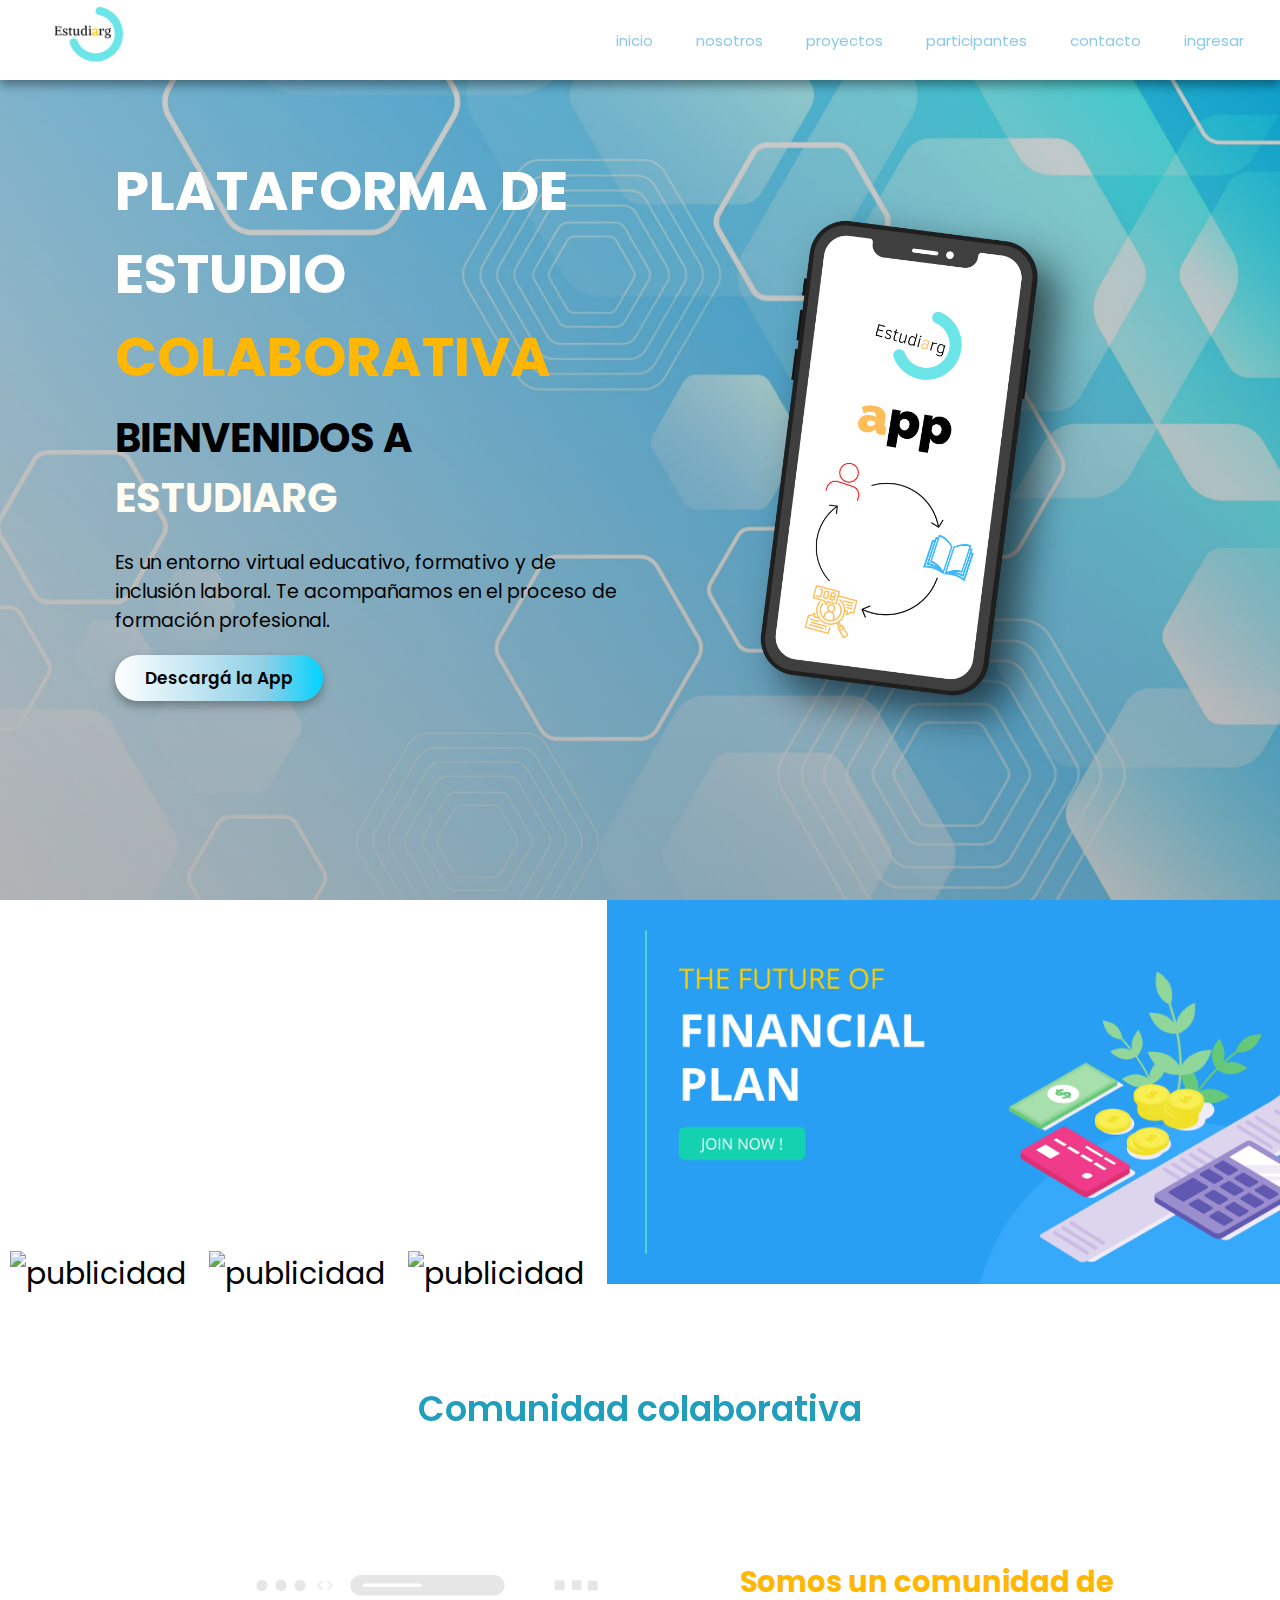
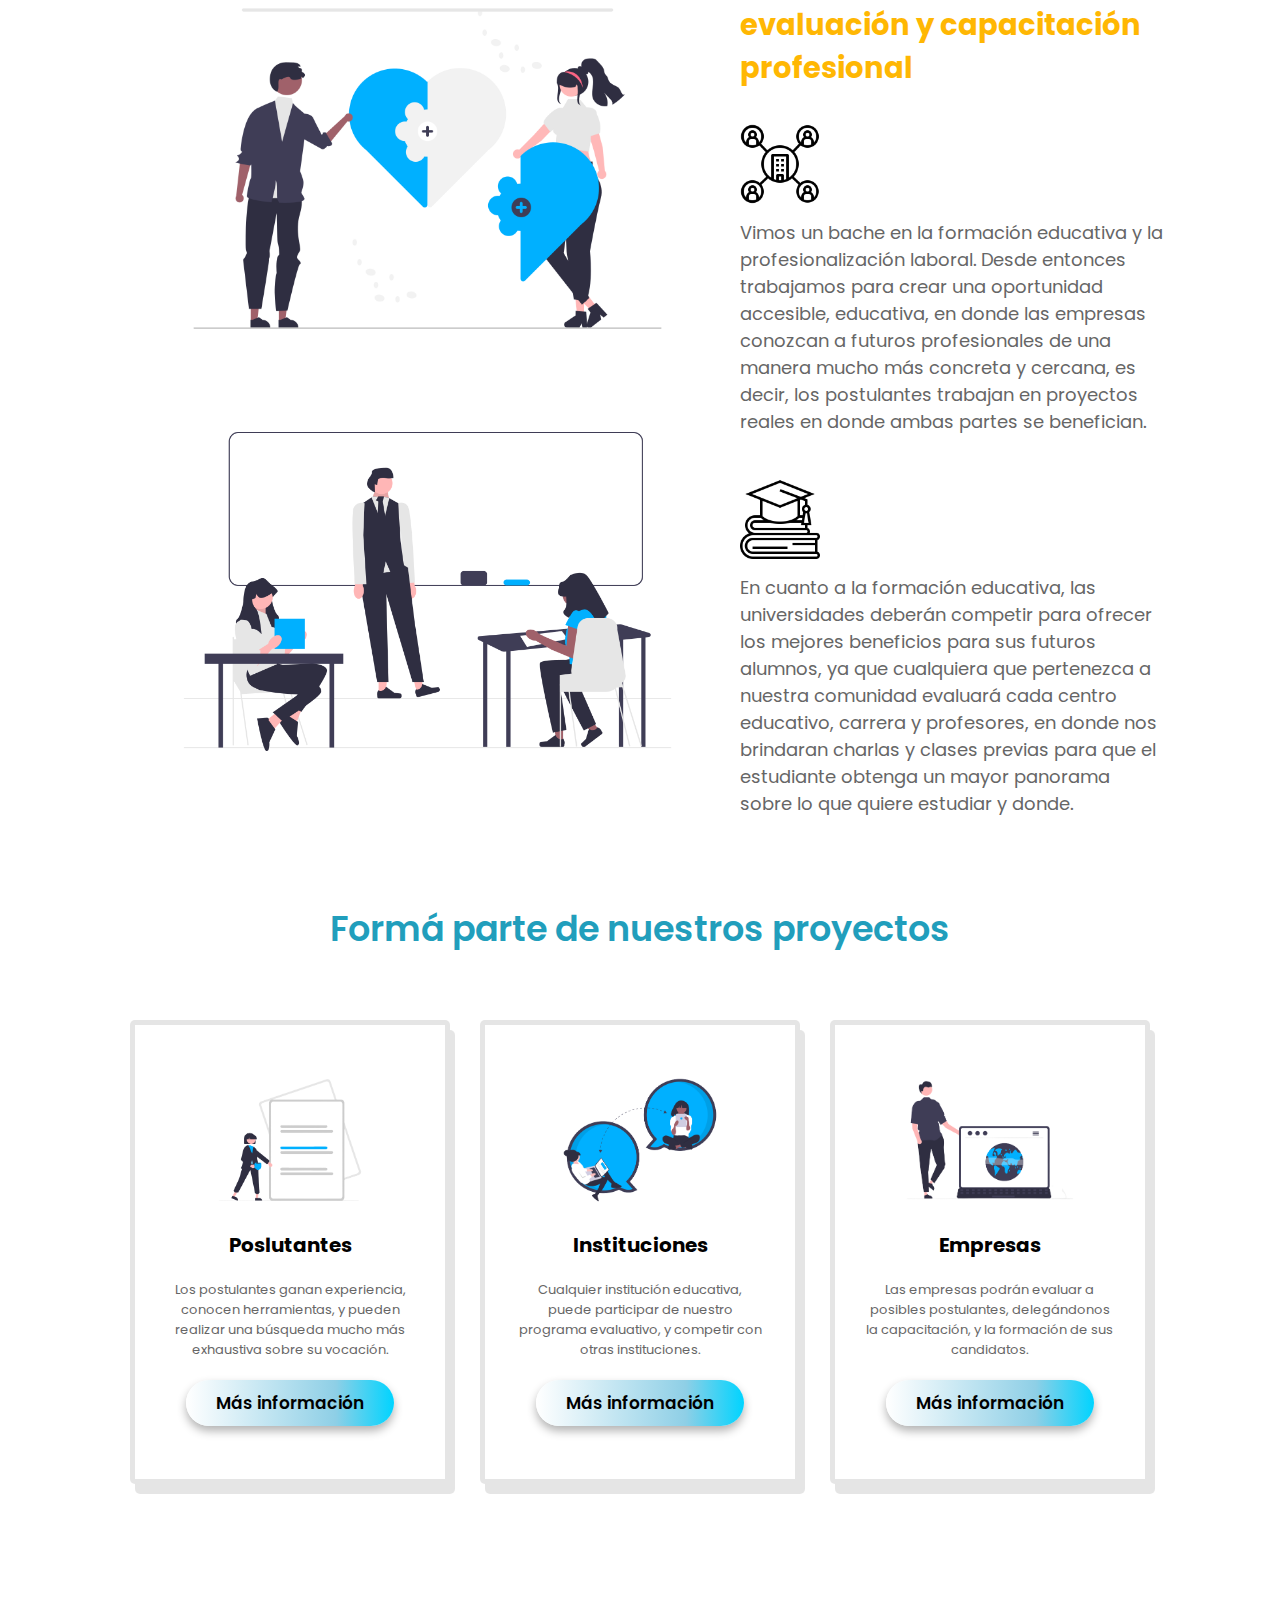
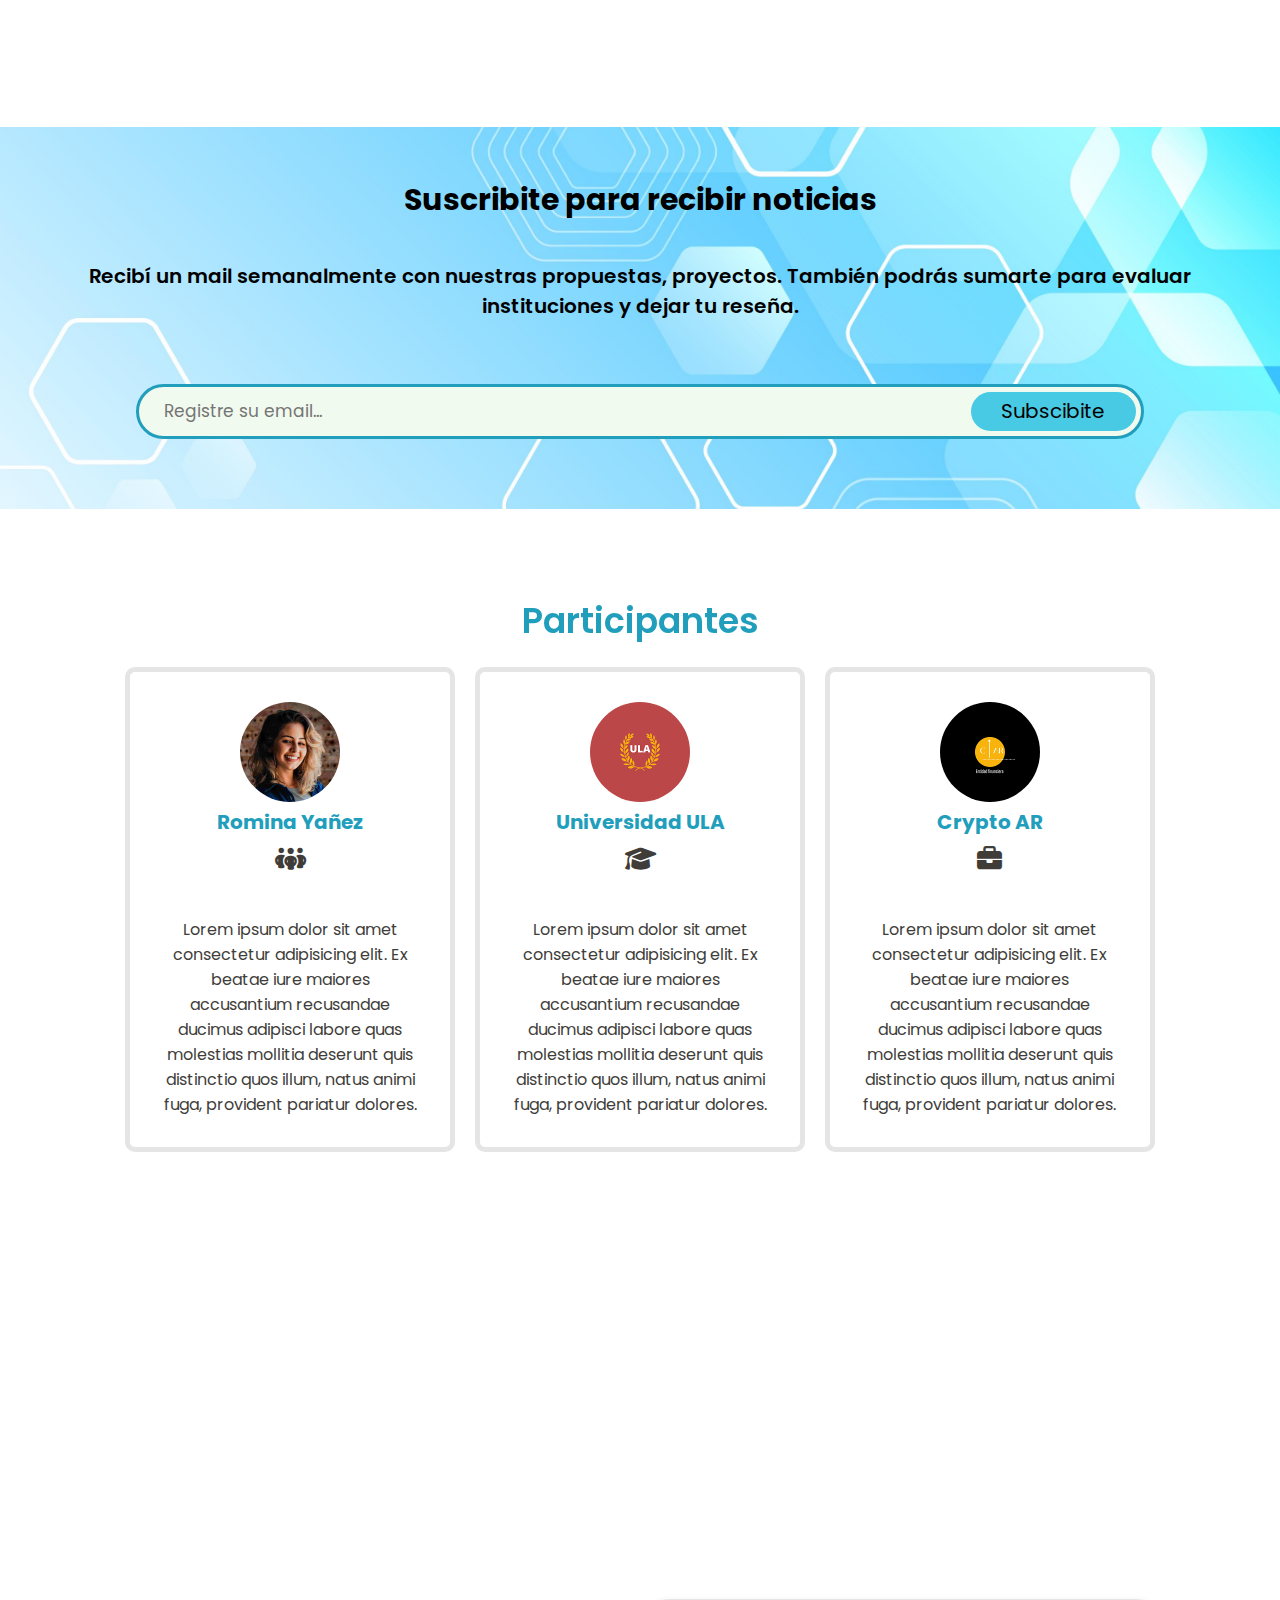
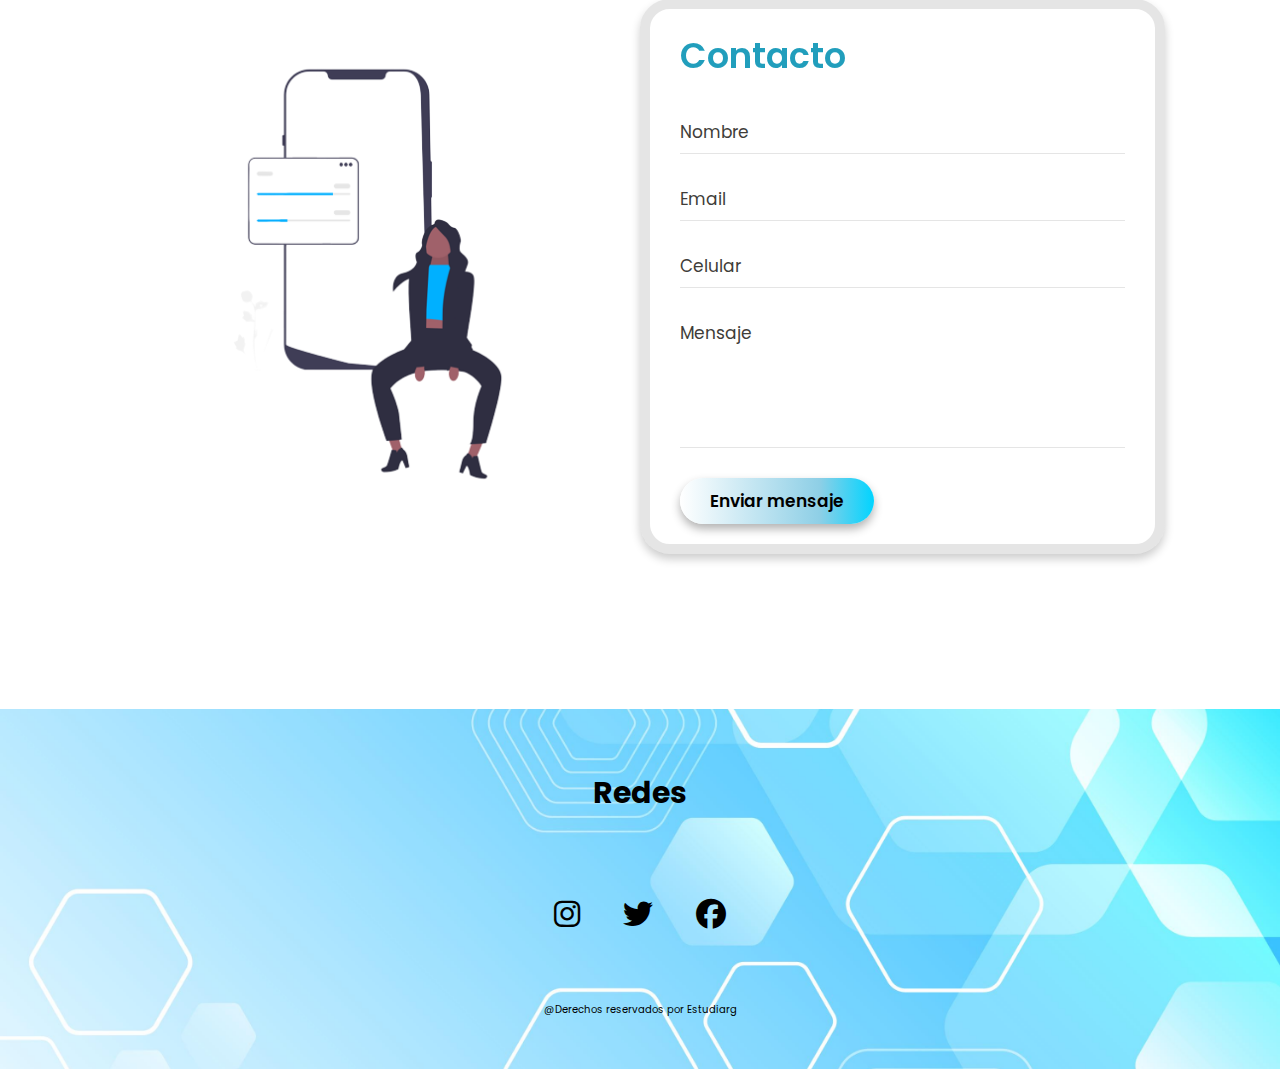
==== commit 528af452: "haciendo arreglos" ====
--- a/index.html
+++ b/index.html
@@ -18,9 +18,11 @@
     <!-- header section nav -->
 
     <header>
+      <div class="img-logo">
       <a href="#"
         ><img class="logo" src="imgs/logo.png" alt="logo-estudiarg"
       /></a>
+    </div>
 
       <input type="checkbox" id="menu-bar" />
       <label for="menu-bar" class="fas fa-bars"></label>
@@ -214,7 +216,7 @@
 
     <!-- contact section -->
 
-    <section class="contact" id="contact">
+    <section class="contact" id="contacto">
       <div class="image">
         <img src="imgs/contact.png" alt="" />
       </div>
--- a/style.css
+++ b/style.css
@@ -225,7 +225,7 @@
   display: flex;
   align-items: center;
   justify-content: center;
-  flex-wrap:wrap;
+  flex-wrap: wrap;
   margin-top: 5%;
 }
 
@@ -238,7 +238,7 @@
 }
 
 .nosotros .column .text {
-  flex: 1 1 20rem ;
+  flex: 1 1 20rem;
 }
 
 .nosotros .column .text h3 {
@@ -256,12 +256,11 @@
 .nosotros .column .text .icono-p {
   width: 8rem;
   margin-top: 8%;
-
 }
 
 /* section proyectos */
 
-.title-proyecto{
+.title-proyecto {
   text-align: center;
   color: var(--strong-cyan);
   background-clip: text;
@@ -270,45 +269,43 @@
   margin-bottom: 5rem;
 }
 
-.proyectos .box-container{
+.proyectos .box-container {
   display: flex;
   align-items: center;
   justify-content: center;
   flex-wrap: wrap;
 }
 
-.proyectos .box-container .box{
+.proyectos .box-container .box {
   flex: 1 1 30rem;
   background: #fff;
-  border-radius: .5rem;
+  border-radius: 0.5rem;
   border: 0.5rem solid rgba(0, 0, 0, 0.1);
   box-shadow: 0.5rem 1rem rgba(0, 0, 0, 0.1);
   margin: 1.5rem;
   padding: 4rem 3rem;
-  border-radius: .5rem;
+  border-radius: 0.5rem;
   text-align: center;
   transition: all 400ms ease;
   cursor: default;
 }
 
-.proyectos .box-container .box:hover{
+.proyectos .box-container .box:hover {
   box-shadow: 5px 5px 20px rgba(0, 0, 0, 0.3);
   transform: translateY(-3%);
 }
 
-
-
-.proyectos .box-container .box img{
+.proyectos .box-container .box img {
   height: 15rem;
 }
 
-.proyectos .box-container .box h3{
+.proyectos .box-container .box h3 {
   font-size: 2rem;
   color: black;
   padding: 1rem;
 }
 
-.proyectos .box-container .box p{
+.proyectos .box-container .box p {
   font-size: 1.3rem;
   color: #666;
   padding: 1rem 0;
@@ -316,7 +313,7 @@
 
 /* newsletter*/
 
-.newsletter{
+.newsletter {
   text-align: center;
   padding: 5rem 1rem;
   background: url(imgs/fondo-inicio.jpg);
@@ -324,13 +321,13 @@
   background-position: center;
 }
 
-.newsletter h3{
+.newsletter h3 {
   color: #000;
   font-size: 3rem;
   margin-bottom: 3%;
 }
 
-.newsletter p{
+.newsletter p {
   color: #000;
   font-size: 2rem;
   font-weight: 600;
@@ -338,11 +335,11 @@
   width: 90%;
 }
 
-.newsletter form{
+.newsletter form {
   display: flex;
   max-width: 80%;
-  border: .3rem solid var(--strong-cyan);
-  padding: .5rem;
+  border: 0.3rem solid var(--strong-cyan);
+  padding: 0.5rem;
   border-radius: 5rem;
   margin: 2rem auto;
   height: 5.5rem;
@@ -350,7 +347,7 @@
   background: #f1faee;
 }
 
-.newsletter form input[type="email"]{
+.newsletter form input[type="email"] {
   padding: 0 2rem;
   font-size: 1.7rem;
   background: none;
@@ -358,7 +355,7 @@
   color: #000;
 }
 
-.newsletter form input[type="submit"]{
+.newsletter form input[type="submit"] {
   background: #48cae4;
   width: 20rem;
   font-size: 1.7rem;
@@ -368,20 +365,20 @@
   color: #000;
 }
 
-.newsletter form input[type="submit"]:hover{
+.newsletter form input[type="submit"]:hover {
   color: #fff;
 }
 
 /* participantes */
 
-.participantes .box-container{
+.participantes .box-container {
   display: flex;
   align-items: center;
   justify-content: center;
   flex-wrap: wrap;
 }
 
-.participantes .box-container .box{
+.participantes .box-container .box {
   background: #fff;
   margin: 1rem;
   padding: 1rem;
@@ -393,7 +390,7 @@
   border-radius: 1rem;
 }
 
-.participantes .box-container .box img{
+.participantes .box-container .box img {
   border-radius: 100%;
   object-fit: cover;
   height: 10rem;
@@ -401,18 +398,18 @@
   margin-top: 2rem;
 }
 
-.participantes .box-container .box h3{
+.participantes .box-container .box h3 {
   color: #219ebc;
   font-size: 2rem;
 }
 
-.participantes .box-container .box .icono-part i{
+.participantes .box-container .box .icono-part i {
   color: #403d39;
   font-size: 2.5rem;
   padding: 1rem 0;
 }
 
-.participantes .box-container .box .comment{
+.participantes .box-container .box .comment {
   color: #403d39;
   font-size: 1.6rem;
   padding: 2rem;
@@ -420,7 +417,7 @@
 
 /* contact */
 
-.contact{
+.contact {
   display: flex;
   align-items: center;
   justify-content: center;
@@ -428,69 +425,71 @@
   padding-bottom: 4rem;
 }
 
-.contact .image{
+.contact .image {
   flex: 1 1 40rem;
 }
 
-.contact .image img{
+.contact .image img {
   width: 100%;
   padding: 2rem;
 }
 
-.contact form{
+.contact form {
   flex: 1 1 40rem;
   padding: 2rem 3rem;
   border: 1rem solid rgba(0, 0, 0, 0.1);
-  box-shadow: 0 .5rem 1rem rgba(0, 0, 0, 0.2);
+  box-shadow: 0 0.5rem 1rem rgba(0, 0, 0, 0.2);
   border-radius: 3rem;
 }
 
-.contact form .title{
+.contact form .title {
   text-align: left;
   padding: 0;
   padding-bottom: 2rem;
 }
 
-.contact form .inputBox{
+.contact form .inputBox {
   position: relative;
 }
 
-.contact form .inputBox input, .contact form .inputBox textarea{
+.contact form .inputBox input,
+.contact form .inputBox textarea {
   width: 100%;
   background: none;
   color: #403d39;
   margin: 1.5rem 0;
-  padding: .5rem 0;
+  padding: 0.5rem 0;
   font-size: 1.7rem;
-  border-bottom: .1rem solid rgba(0, 0, 0, 0.1);
+  border-bottom: 0.1rem solid rgba(0, 0, 0, 0.1);
   text-transform: none;
 }
 
-.contact form .inputBox textarea{
+.contact form .inputBox textarea {
   resize: none;
   height: 13rem;
 }
 
-.contact form .inputBox label{
+.contact form .inputBox label {
   position: absolute;
-  top: 1.7rem; left: 0;
+  top: 1.7rem;
+  left: 0;
   font-size: 1.7rem;
-  color:#403d39;
-  transition: .2s linear;
+  color: #403d39;
+  transition: 0.2s linear;
 }
 
 .contact form .inputBox input:focus ~ label,
 .contact form .inputBox input:valid ~ label,
 .contact form .inputBox textarea:focus ~ label,
-.contact form .inputBox textarea:valid ~ label{
-  top: -.5rem;
+.contact form .inputBox textarea:valid ~ label {
+  top: -0.5rem;
   font-size: 1.5rem;
   color: rgb(221, 181, 20);
 }
 
 /* footer */
 
-.footer{
+.footer {
   text-align: center;
   padding: 4% 1rem;
   background: url(imgs/fondo-inicio.jpg);
@@ -498,33 +497,20 @@
   background-position: center;
 }
 
-
-.footer h3{
+.footer h3 {
   text-align: center;
   margin-bottom: 5%;
   font-size: 2.5rem;
 }
 
-
-.footer h3, a, i{
+.footer h3,
+a,
+i {
   font-size: 3rem;
   margin-bottom: 5%;
   color: #000;
   padding: 1rem;
-  
-}
-
-
-
-
-
-
-
-
-
-
-
-
+}
 
 /* media queries */
 
@@ -537,7 +523,7 @@
 @media (max-width: 991px) {
   section {
     padding: 0 3%;
-    padding-top: 9.5rem;
+    padding-top: 0.5rem;
   }
 }
 
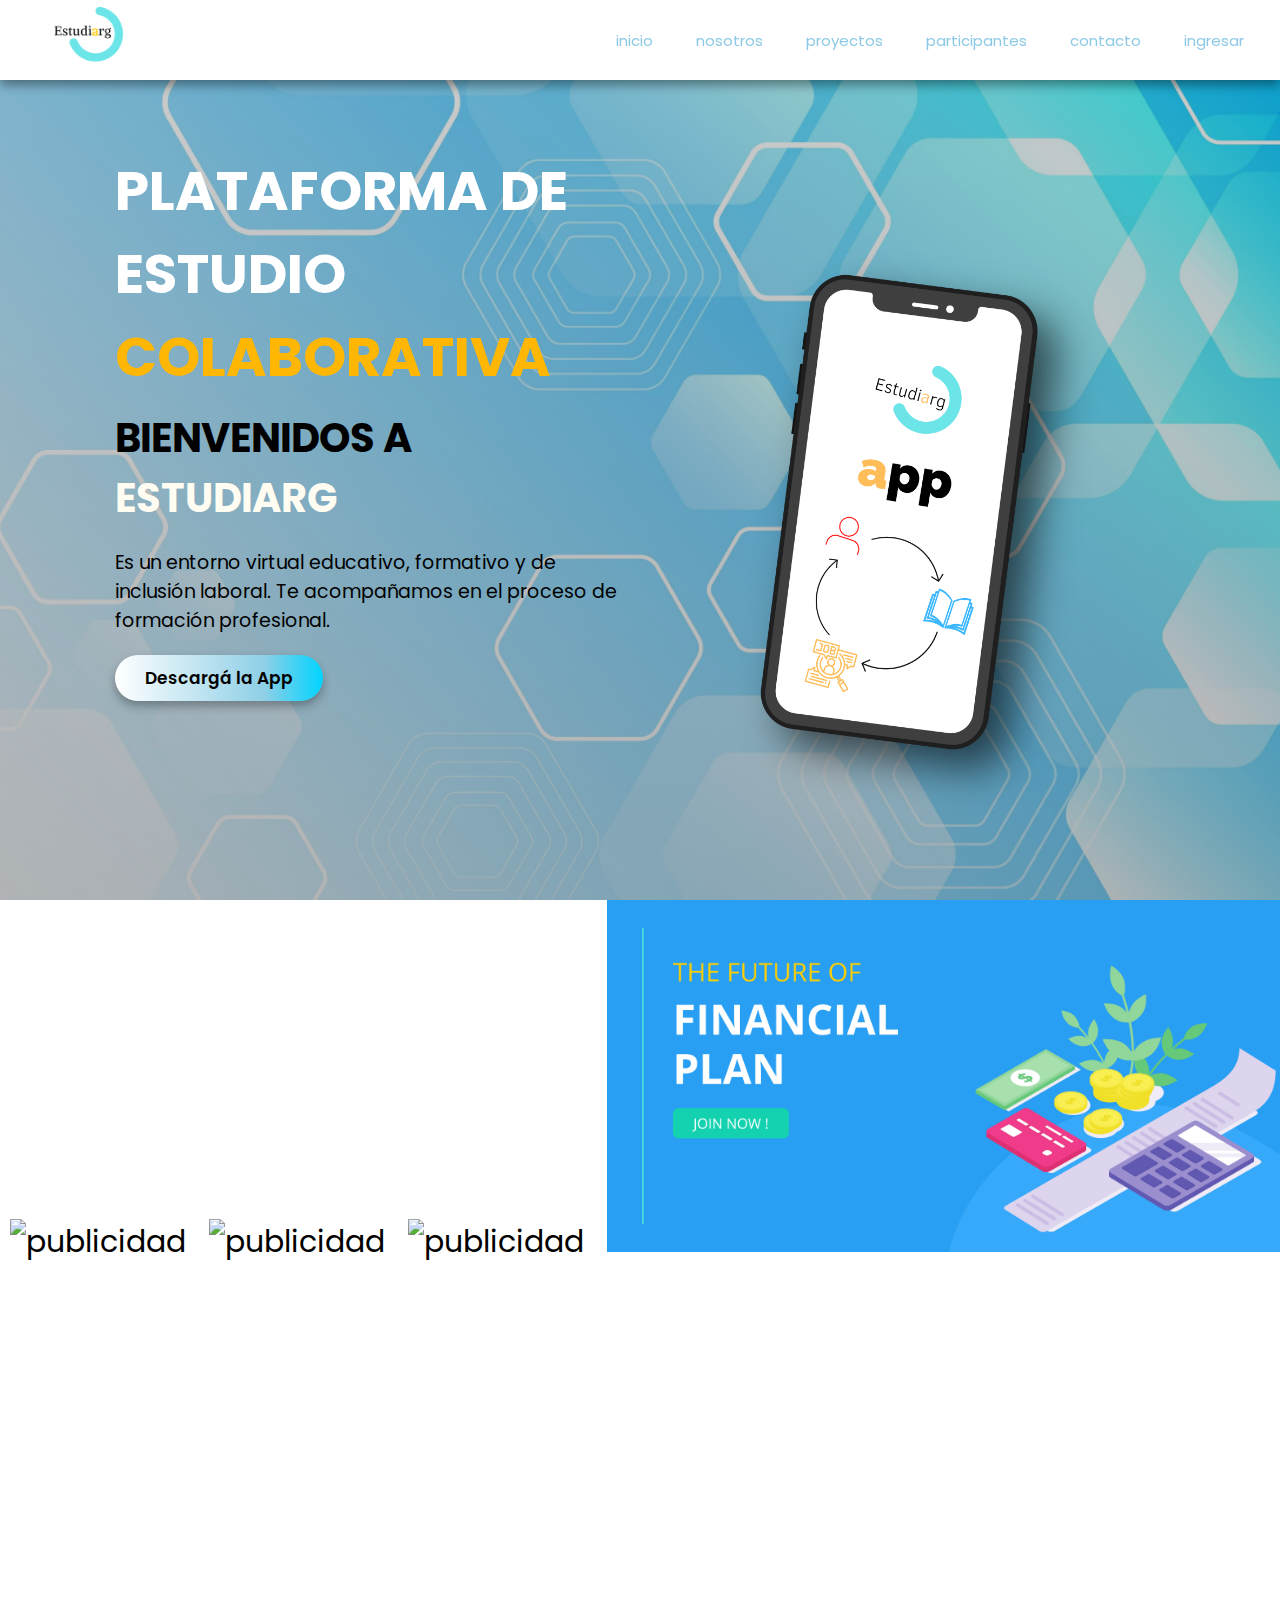
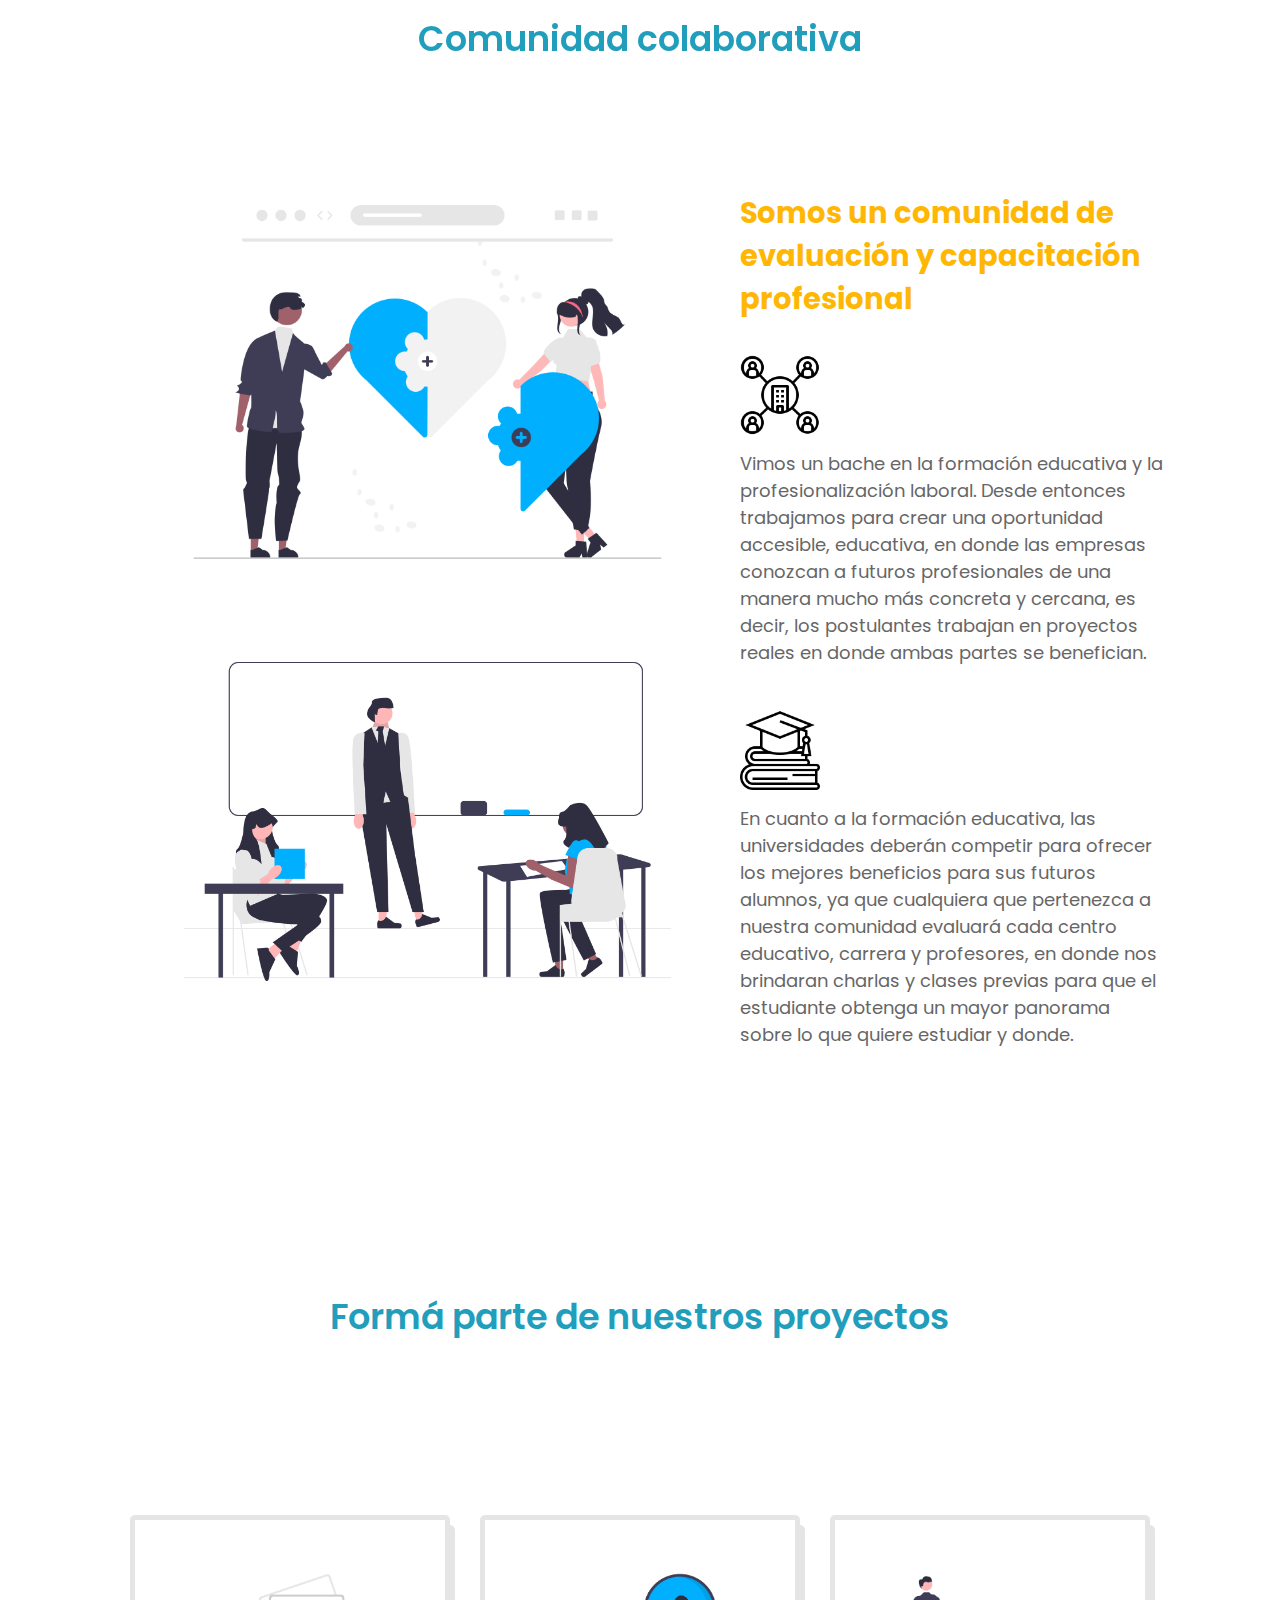
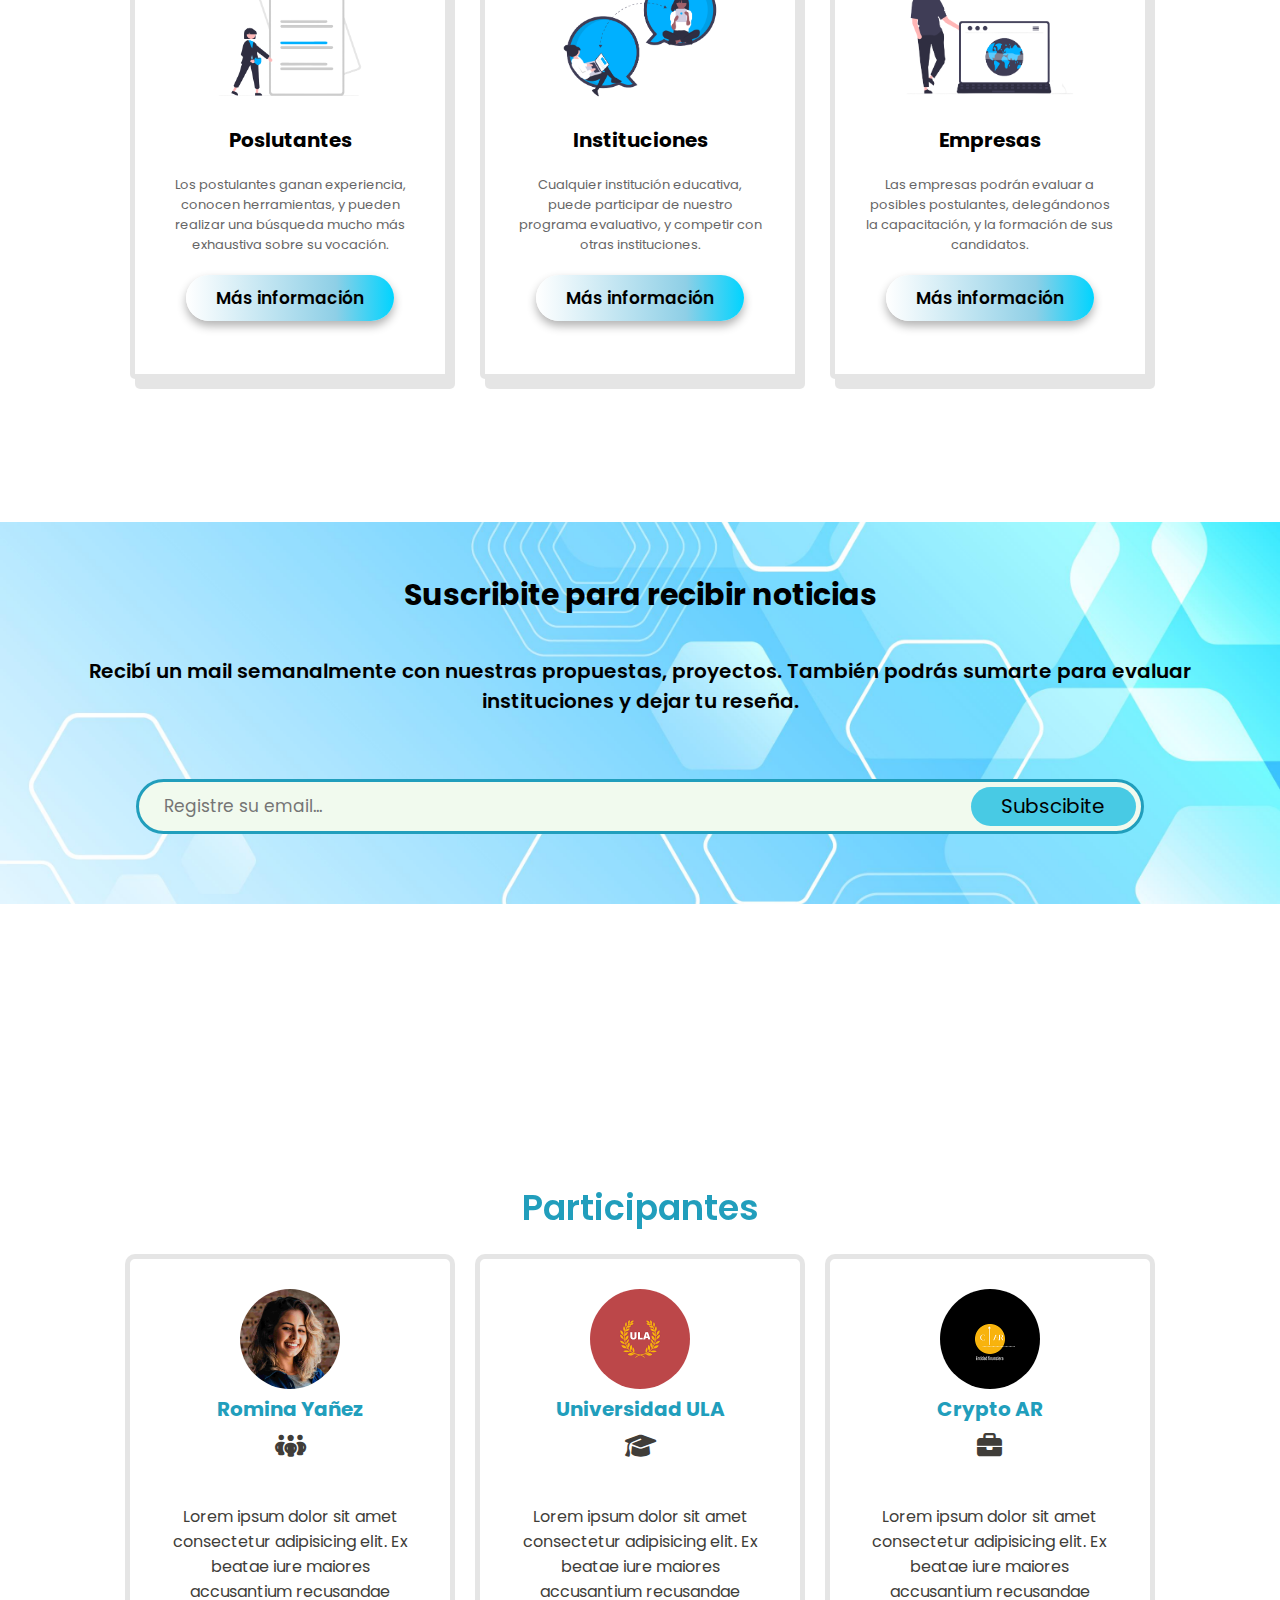
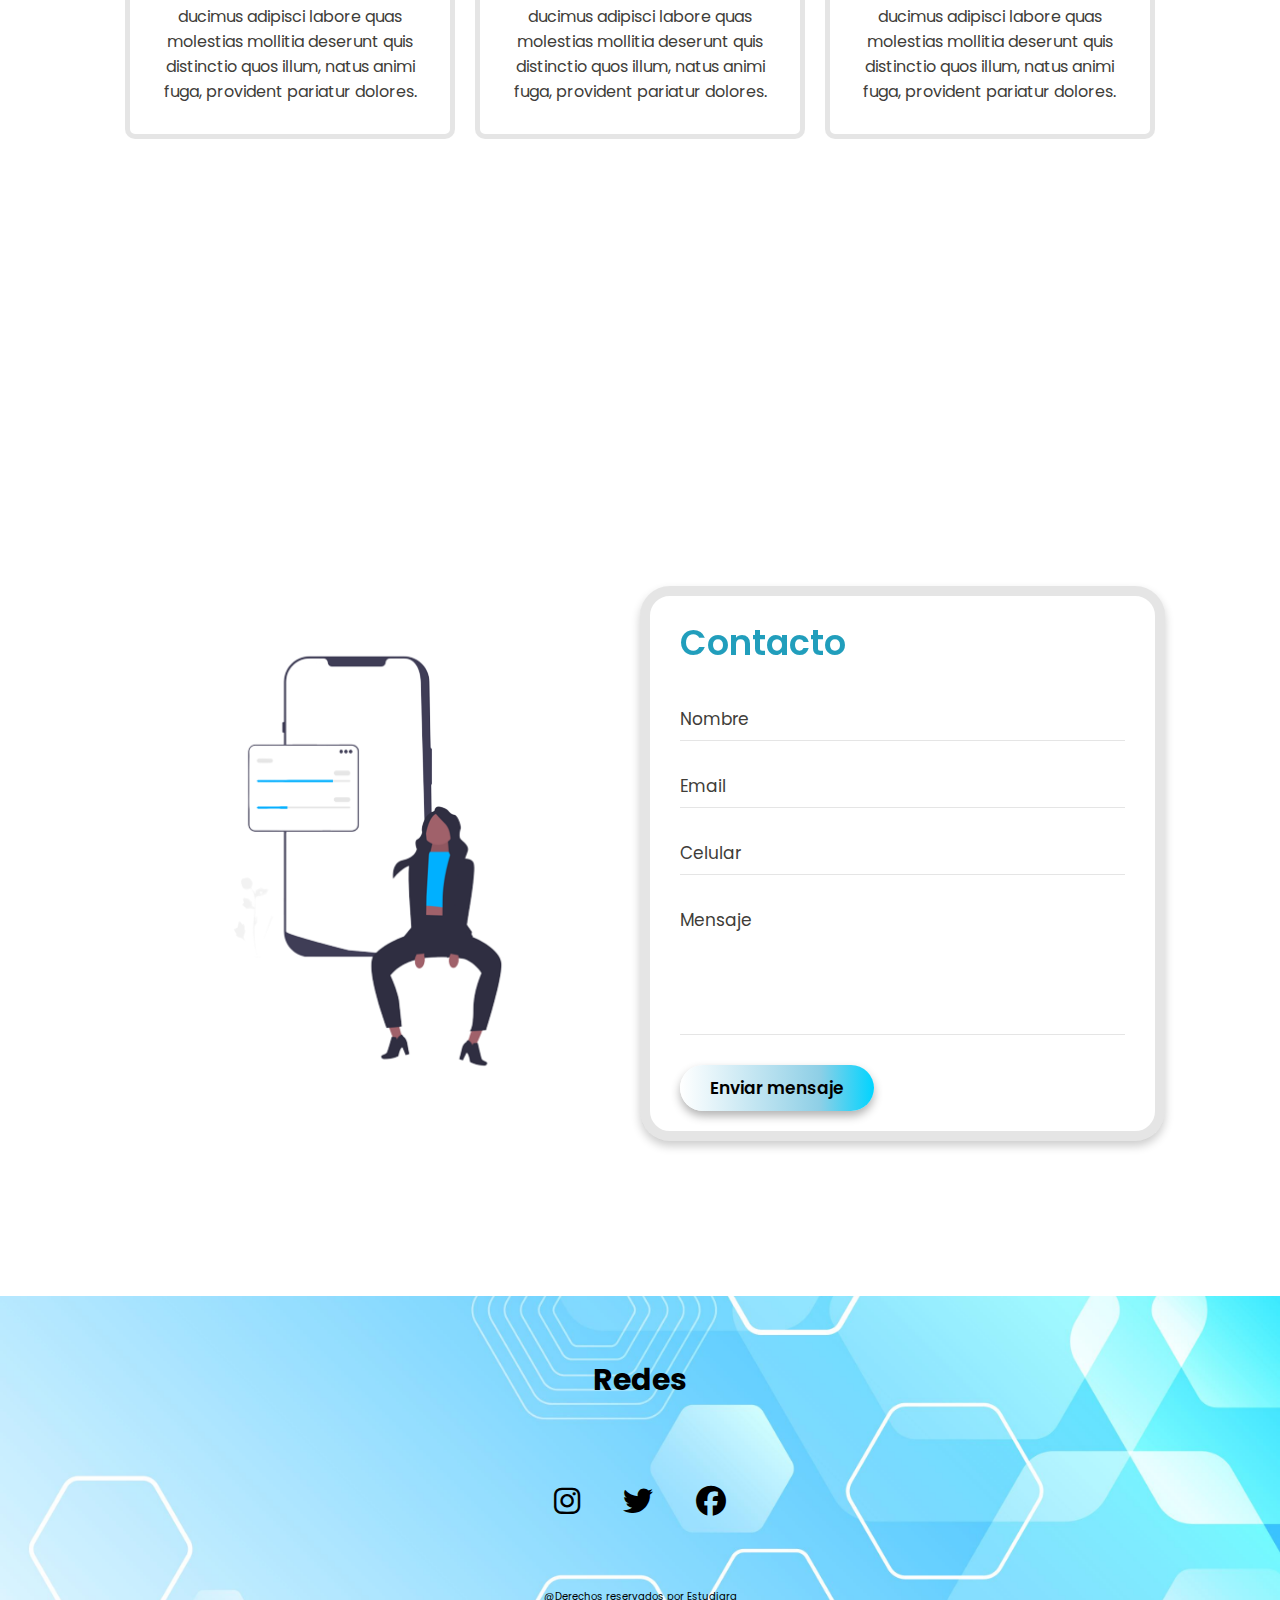
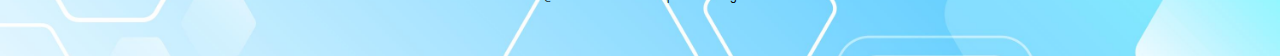
==== commit 8b023ff8: "proyecto terminado" ====
--- a/index.html
+++ b/index.html
@@ -33,7 +33,7 @@
         <a href="#proyectos">proyectos</a>
         <a href="#participantes">participantes</a>
         <a href="#contacto">contacto</a>
-        <a href="#ingresar">ingresar</a>
+        <a href="login.html">ingresar</a>
       </nav>
     </header>
 
@@ -223,13 +223,14 @@
 
       <form action="">
         <h1 class="title">Contacto</h1>
+
         <div class="inputBox">
           <input type="text" required />
           <label>Nombre</label>
         </div>
 
         <div class="inputBox">
-          <input type="email" required />
+          <input type="text" required />
           <label>Email</label>
         </div>
 
--- a/style.css
+++ b/style.css
@@ -129,7 +129,7 @@
   animation: float 3s linear infinite;
   filter: drop-shadow(2rem 2em 20px rgba(0, 0, 0, 0.6));
   margin-left: 12rem;
-  margin-top: 2.5rem;
+  margin-top: 25%;
 }
 
 @keyframes float {
@@ -186,14 +186,14 @@
 }
 
 .slider figure img {
-  width: 12%;
+  width: 11%;
 }
 
 @keyframes slider {
   0% {
     left: 0;
   }
-  20% {
+  10% {
     left: 0;
   }
   25% {
@@ -215,11 +215,15 @@
     left: -150%;
   }
   100% {
-    left: -200%;
+    left: -190%;
   }
 }
 
 /* nosotros */
+
+.nosotros h1 {
+  margin-top: 25%;
+}
 
 .nosotros .column {
   display: flex;
@@ -266,7 +270,8 @@
   background-clip: text;
   font-size: 3.5rem;
   font-weight: 600;
-  margin-bottom: 5rem;
+  padding: 15% 0% 15%;
+  /* margin-bottom: 5rem;*/
 }
 
 .proyectos .box-container {
@@ -319,6 +324,8 @@
   background: url(imgs/fondo-inicio.jpg);
   background-size: cover;
   background-position: center;
+  margin-top: 10%;
+  margin-bottom: 15%;
 }
 
 .newsletter h3 {
@@ -588,6 +595,6 @@
     font-size: 100%;
   }
   section {
-    padding-bottom: 5rem;
-  }
-}
+    padding-bottom: 2rem;
+  }
+}
